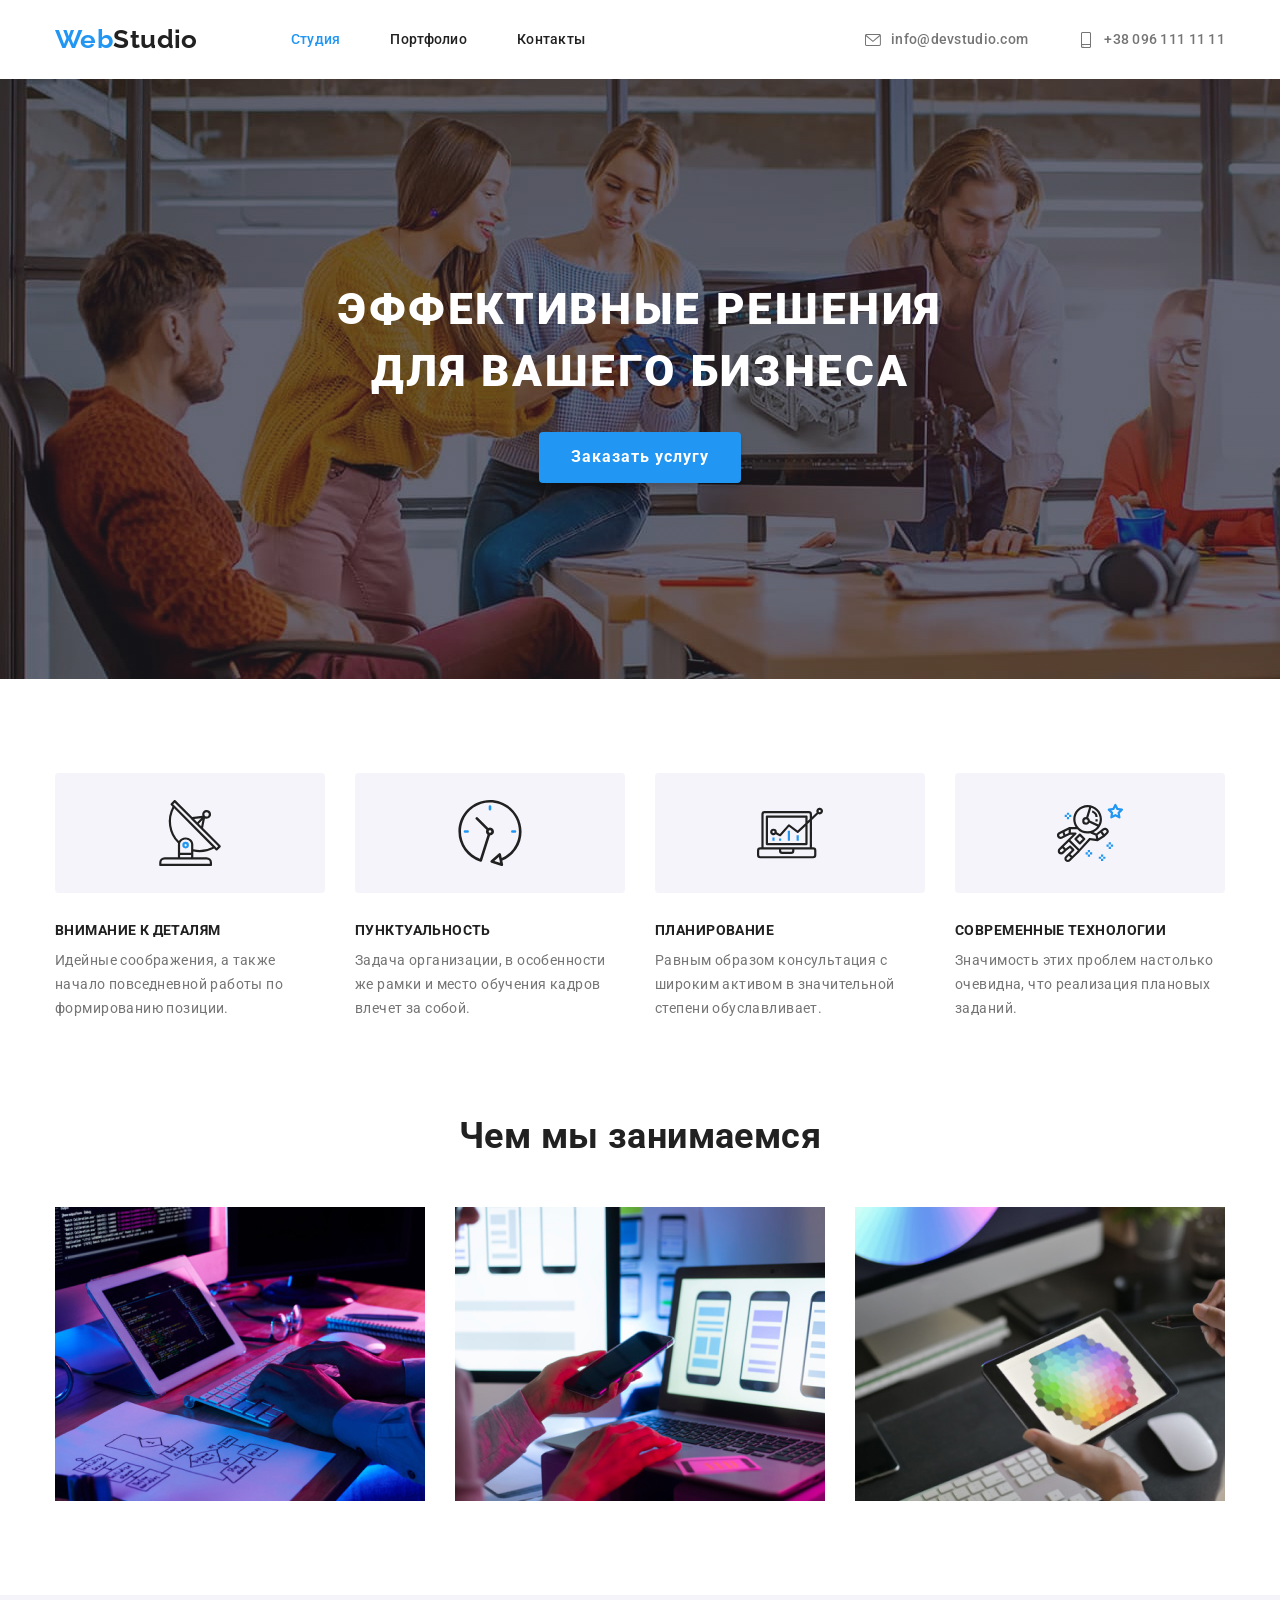
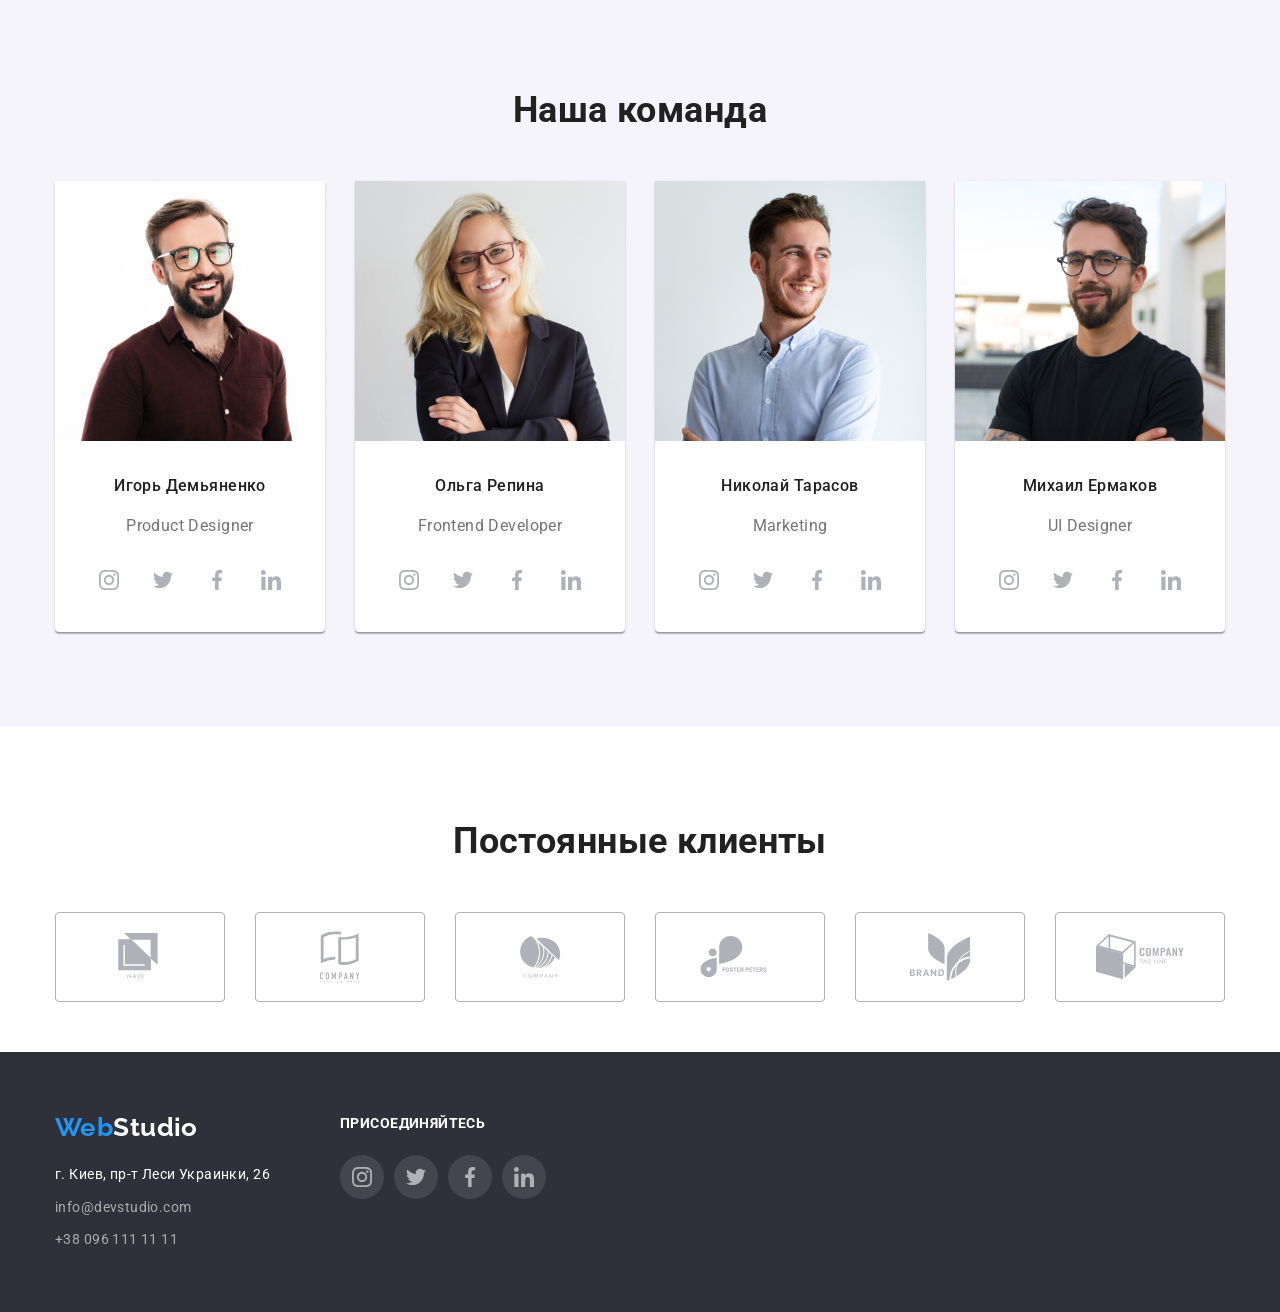
==== index.html @ 70009452 "Добавляет оформление декоративных иконок" ====
<!DOCTYPE html>
<html lang="ru">
  <head>
    <meta charset="UTF-8" />
    <meta name="viewport" content="width=device-width, initial-scale=1.0" />
    <title>Web Studio</title>
    <link rel="preconnect" href="https://fonts.gstatic.com" />
    <link
      href="https://fonts.googleapis.com/css2?family=Raleway:wght@700&family=Roboto:wght@400;500;700;900&display=swap"
      rel="stylesheet"
    />
    <link
      rel="stylesheet"
      href="https://cdnjs.cloudflare.com/ajax/libs/modern-normalize/1.0.0/modern-normalize.min.css"
    />
    <link rel="stylesheet" href="./css/common.css" />
    <link rel="stylesheet" href="./css/styles.css" />
  </head>

  <body>
    <header class="header-page">
      <div class="container header-container">
        <nav class="nav-container">
          <a href="./index.html" class="logo logo-for-header">Web<span class="logo-header">Studio</span></a>

          <ul class="site-nav list">
            <li class="site-nav-item"><a href="./index.html" class="link current">Студия</a></li>
            <li class="site-nav-item"><a href="./portfolio.html" class="link">Портфолио</a></li>
            <li class="site-nav-item"><a href="#" class="link">Контакты</a></li>
          </ul>
        </nav>
        <ul class="site-contacts list">
          <li class="site-contacts-item mail-with-margin">
            <a href="mailto:info@devstudio.com" class="link-contacts">
              <svg class="contact-icon">
                <use href="../img/icons/sprite.svg#icon-header-icon-envelope"></use>
              </svg>
              info@devstudio.com</a
            >
          </li>
          <li class="site-contacts-item">
            <a href="tel:+380961111111" class="link-contacts">
              <svg class="contact-icon">
                <use href="../img/icons/sprite.svg#icon-header-icon-smartphone"></use>
              </svg>
              +38 096 111 11 11</a
            >
          </li>
        </ul>
      </div>
    </header>
    <main>
      <!-- Герой -->

      <section class="hero">
        <div class="container">
          <div class="hero-container">
            <h1 class="hero-title">Эффективные решения для вашего бизнеса</h1>
            <button type="button" class="hero-button">Заказать услугу</button>
          </div>
        </div>
      </section>

      <!-- Особенности -->
      <section class="section features">
        <div class="container">
          <h2 class="section-title visually-hidden">Наши особенности</h2>
          <ul class="feature-list list">
            <li class="feature-list-item icon-antenna">
              <h3 class="title">Внимание к деталям</h3>
              <p class="text">Идейные соображения, а также начало повседневной работы по формированию позиции.</p>
            </li>
            <li class="feature-list-item icon-diagram">
              <h3 class="title">Пунктуальность</h3>
              <p class="text">Задача организации, в особенности же рамки и место обучения кадров влечет за собой.</p>
            </li>
            <li class="feature-list-item icon-clock">
              <h3 class="title">Планирование</h3>
              <p class="text">Равным образом консультация с широким активом в значительной степени обуславливает.</p>
            </li>
            <li class="feature-list-item icon-astronaut">
              <h3 class="title">Современные технологии</h3>
              <p class="text">Значимость этих проблем настолько очевидна, что реализация плановых заданий.</p>
            </li>
          </ul>
        </div>
      </section>

      <!-- Чем мы занимаемся -->
      <section class="section works">
        <div class="container">
          <h2 class="section-title">Чем мы занимаемся</h2>
          <ul class="work-list list">
            <li class="work-list-item">
              <img src="./img/box_1.jpg" alt="Программист пишет код" width="370" height="294" class="img" />
            </li>
            <li class="work-list-item">
              <img
                src="./img/box_2.jpg"
                alt="Команда дизайнеров работает над интерфейсом мобильного телефона"
                width="370"
                height="294"
                class="img"
              />
            </li>
            <li class="work-list-item">
              <img
                src="./img/box_3.jpg"
                alt="Веб-дизанер работает с графическим планшетом для выбора цвета"
                width="370"
                height="294"
                class="img"
              />
            </li>
          </ul>
        </div>
      </section>

      <!-- Наша команда -->
      <section class="section team-section">
        <div class="container">
          <h2 class="section-title">Наша команда</h2>
          <ul class="team-list list">
            <li class="team-list-item">
              <div class="content-card-team">
                <img
                  src="./img/team_card_1.jpg"
                  alt="Портрет сотрудника веб-студии"
                  width="270"
                  height="260"
                  class="img"
                />
              </div>
              <div class="footer-card-team">
                <h3 class="title">Игорь Демьяненко</h3>
                <p lang="en" class="text">Product Designer</p>
                <ul class="social-list list">
                  <li class="social-link-item">
                    <a href="#" class="social-link link"
                      ><svg class="social-icon" width="20px" height="20px">
                        <use href="../img/icons/sprite.svg#icon-instagram"></use></svg
                    ></a>
                  </li>
                  <li class="social-link-item">
                    <a href="#" class="social-link link"
                      ><svg class="social-icon" width="20px" height="20px">
                        <use href="../img/icons/sprite.svg#icon-twitter"></use></svg
                    ></a>
                  </li>
                  <li class="social-link-item">
                    <a href="#" class="social-link link"
                      ><svg class="social-icon" width="20px" height="20px">
                        <use href="../img/icons/sprite.svg#icon-facebook"></use></svg
                    ></a>
                  </li>
                  <li class="social-link-item">
                    <a href="#" class="social-link link"
                      ><svg class="social-icon" width="20px" height="20px">
                        <use href="../img/icons/sprite.svg#icon-linkedin"></use></svg
                    ></a>
                  </li>
                </ul>
              </div>
            </li>
            <li class="team-list-item">
              <div class="content-card-team">
                <img
                  src="./img/team_card_2.jpg"
                  alt="Портрет сотрудника веб-студии"
                  width="270"
                  height="260"
                  class="img"
                />
              </div>
              <div class="footer-card-team">
                <h3 class="title">Ольга Репина</h3>
                <p lang="en" class="text">Frontend Developer</p>
                <ul class="social-list list">
                  <li class="social-link-item">
                    <a href="#" class="social-link link"
                      ><svg class="social-icon" width="20px" height="20px">
                        <use href="../img/icons/sprite.svg#icon-instagram"></use></svg
                    ></a>
                  </li>
                  <li class="social-link-item">
                    <a href="#" class="social-link link"
                      ><svg class="social-icon" width="20px" height="20px">
                        <use href="../img/icons/sprite.svg#icon-twitter"></use></svg
                    ></a>
                  </li>
                  <li class="social-link-item">
                    <a href="#" class="social-link link"
                      ><svg class="social-icon" width="20px" height="20px">
                        <use href="../img/icons/sprite.svg#icon-facebook"></use></svg
                    ></a>
                  </li>
                  <li class="social-link-item">
                    <a href="#" class="social-link link"
                      ><svg class="social-icon" width="20px" height="20px">
                        <use href="../img/icons/sprite.svg#icon-linkedin"></use></svg
                    ></a>
                  </li>
                </ul>
              </div>
            </li>
            <li class="team-list-item">
              <div class="content-card-team">
                <img
                  src="./img/team_card_3.jpg"
                  alt="Портрет сотрудника веб-студии"
                  width="270"
                  height="260"
                  class="img"
                />
              </div>
              <div class="footer-card-team">
                <h3 class="title">Николай Тарасов</h3>
                <p lang="en" class="text">Marketing</p>
                <ul class="social-list list">
                  <li class="social-link-item">
                    <a href="#" class="social-link link"
                      ><svg class="social-icon" width="20px" height="20px">
                        <use href="../img/icons/sprite.svg#icon-instagram"></use></svg
                    ></a>
                  </li>
                  <li class="social-link-item">
                    <a href="#" class="social-link link"
                      ><svg class="social-icon" width="20px" height="20px">
                        <use href="../img/icons/sprite.svg#icon-twitter"></use></svg
                    ></a>
                  </li>
                  <li class="social-link-item">
                    <a href="#" class="social-link link"
                      ><svg class="social-icon" width="20px" height="20px">
                        <use href="../img/icons/sprite.svg#icon-facebook"></use></svg
                    ></a>
                  </li>
                  <li class="social-link-item">
                    <a href="#" class="social-link link"
                      ><svg class="social-icon" width="20px" height="20px">
                        <use href="../img/icons/sprite.svg#icon-linkedin"></use></svg
                    ></a>
                  </li>
                </ul>
              </div>
            </li>
            <li class="team-list-item">
              <div class="content-card-team">
                <img
                  src="./img/team_card_4.jpg"
                  alt="Портрет сотрудника веб-студии"
                  width="270"
                  height="260"
                  class="img"
                />
              </div>
              <div class="footer-card-team">
                <h3 class="title">Михаил Ермаков</h3>
                <p lang="en" class="text">UI Designer</p>
                <ul class="social-list list">
                  <li class="social-link-item">
                    <a href="#" class="social-link"
                      ><svg class="social-icon" width="20px" height="20px">
                        <use href="../img/icons/sprite.svg#icon-instagram"></use></svg
                    ></a>
                  </li>
                  <li class="social-link-item">
                    <a href="#" class="social-link"
                      ><svg class="social-icon" width="20px" height="20px">
                        <use href="../img/icons/sprite.svg#icon-twitter"></use></svg
                    ></a>
                  </li>
                  <li class="social-link-item">
                    <a href="#" class="social-link"
                      ><svg class="social-icon" width="20px" height="20px">
                        <use href="../img/icons/sprite.svg#icon-facebook"></use></svg
                    ></a>
                  </li>
                  <li class="social-link-item">
                    <a href="#" class="social-link"
                      ><svg class="social-icon" width="20px" height="20px">
                        <use href="../img/icons/sprite.svg#icon-linkedin"></use></svg
                    ></a>
                  </li>
                </ul>
              </div>
            </li>
          </ul>
        </div>
      </section>

      <!-- Клиенты -->
      <section class="section client-section">
        <div class="container">
          <h2 class="section-title">Постоянные клиенты</h2>
          <ul class="client-list list">
            <li class="client-item">
              <a href="#" class="client-link">
                <svg class="client-icon" width="44px" height="48px">
                  <use href="../img/icons/sprite.svg#icon-logo-1"></use>
                </svg>
              </a>
            </li>
            <li class="client-item">
              <a href="#" class="client-link">
                <svg class="client-icon" width="40px" height="52px">
                  <use href="../img/icons/sprite.svg#icon-logo-2"></use>
                </svg>
              </a>
            </li>
            <li class="client-item">
              <a href="#" class="client-link">
                <svg class="client-icon" width="41px" height="42px">
                  <use href="../img/icons/sprite.svg#icon-logo-3"></use>
                </svg>
              </a>
            </li>
            <li class="client-item">
              <a href="#" class="client-link">
                <svg class="client-icon" width="80px" height="42px">
                  <use href="../img/icons/sprite.svg#icon-logo-4"></use>
                </svg>
              </a>
            </li>
            <li class="client-item">
              <a href="#" class="client-link">
                <svg class="client-icon" width="60px" height="48px">
                  <use href="../img/icons/sprite.svg#icon-logo-5"></use>
                </svg>
              </a>
            </li>
            <li class="client-item">
              <a href="#" class="client-link">
                <svg class="client-icon" width="88px" height="46px">
                  <use href="../img/icons/sprite.svg#icon-logo-6"></use>
                </svg>
              </a>
            </li>
          </ul>
        </div>
      </section>
    </main>

    <footer class="footer-page">
      <div class="container all-footer">
        <div class="footer-container">
          <a href="./index.html" class="logo logo-for-footer">Web<span class="logo-footer">Studio</span></a>
          <address class="address-container">
            <ul class="address-list list">
              <li class="address-list-item">
                <a href="https://goo.gl/maps/Ahhb2B3hDKV3ZpVi9" class="text" target="_blank" rel="noopener noreferrer"
                  >г. Киев, пр-т Леси Украинки, 26</a
                >
              </li>
              <li class="address-list-item"><a href="mailto:info@devstudio.com" class="link">info@devstudio.com</a></li>
              <li class="address-list-item"><a href="tel:+380961111111" class="link">+38 096 111 11 11</a></li>
            </ul>
          </address>
        </div>
        <div class="footer-container">
          <p class="text"><strong class="join">присоединяйтесь</strong></p>
          <ul class="social-list list">
            <li class="social-link-item">
              <a href="#" class="social-link social-footer"
                ><svg class="social-icon" width="20px" height="20px">
                  <use href="../img/icons/sprite.svg#icon-instagram"></use></svg
              ></a>
            </li>
            <li class="social-link-item">
              <a href="#" class="social-link social-footer"
                ><svg class="social-icon" width="20px" height="20px">
                  <use href="../img/icons/sprite.svg#icon-twitter"></use></svg
              ></a>
            </li>
            <li class="social-link-item">
              <a href="#" class="social-link social-footer"
                ><svg class="social-icon" width="20px" height="20px">
                  <use href="../img/icons/sprite.svg#icon-facebook"></use></svg
              ></a>
            </li>
            <li class="social-link-item">
              <a href="#" class="social-link social-footer"
                ><svg class="social-icon" width="20px" height="20px">
                  <use href="../img/icons/sprite.svg#icon-linkedin"></use></svg
              ></a>
            </li>
          </ul>
        </div>
      </div>
    </footer>
  </body>
</html>
---- css/common.css ----
body {
  background-color: var(--primary-bg-color);
  color: var(--text-main-color);

  font-family: Roboto, sans-serif;
  font-weight: 400;
  letter-spacing: 0.03em;
  font-size: 14px;
  line-height: 1.7;
}

:root {
  --text-main-color: #757575;
  --title-text-color: #212121;
  --accent-color: #2196f3;
  --primary-bg-color: #ffffff;
  --secondary-bg-color: #2f303a;
  --primary-white-color: #ffffff;
  --secondary-white-color: rgba(255, 255, 255, 0.6);
  --primary-bg-button: #f5f4fa;
  --icons-color: #afb1b8;
}

/* основной цвет фона #FFFFFF */
/* цвет основного текста #757575 */
/*вторичный цвет #212121 */
/* акцент #2196F3 */
/* белый #FFFFFF */
/*белый с прозрачностью rgba(255, 255, 255, 0.6) */
/* цвет фона шапки и футера #2F303A */
/* вторичный цвет фона #F5F4FA */
/* 1200*/

h1,
h2,
h3,
h4,
h5,
h6 {
  margin: 0;
}

ul,
ol {
  margin: 0;
  padding: 0;
}

p {
  margin: 0;
}

.img {
  display: block;
  max-width: 100%;
  height: auto;
}

.list {
  list-style: none;
}

.link {
  text-decoration: none;
}

.container {
  width: 1200px;
  padding-left: 15px;
  padding-right: 15px;
  margin-left: auto;
  margin-right: auto;
  /* outline: 2px solid tomato; */
}

/* ======== HEADER ======== */
/* ======== Site-nav ======== */

.header-page {
  padding-top: 24px;
  padding-bottom: 24px;
}

.container.header-container {
  display: flex;
  align-items: center;
}

.nav-container {
  display: flex;
  align-items: center;

  margin-right: auto;
}

.logo {
  color: #2196f3;
  text-decoration: none;

  font-family: Raleway;
  font-weight: 700;
  font-size: 26px;
  line-height: 1.2;
}

.logo.logo-for-header {
  margin-right: 93px;
}

.logo-header {
  color: #212121;
}

.site-nav {
  font-weight: 500;
  line-height: 1.14;
  letter-spacing: 0.02em;

  display: flex;
}

.site-nav-item {
  margin-right: 50px;
}

.site-nav-item:last-child {
  margin-right: 0;
}

.site-nav .link {
  color: var(--title-text-color);
  text-decoration: none;
  display: block;
}

.site-nav .link:hover,
.site-nav .link:focus {
  color: var(--accent-color);
}

.site-nav .link.current {
  color: var(--accent-color);
}

/* Contacts */

.site-contacts {
  font-weight: 500;
  line-height: 1.14;
  letter-spacing: 0.02em;

  display: flex;
  align-items: center;
}

.link-contacts {
  color: var(--text-main-color);
  text-decoration: none;
}

.link-contacts:hover,
.link-contacts:focus {
  color: var(--accent-color);
}

.mail-with-margin {
  margin-right: 50px;
}

.link-contacts {
  display: flex;
  justify-content: center;
  padding-top: 2px;
  padding-bottom: 2px;
}

.contact-icon {
  fill: currentColor;
  width: 16px;
  height: 16px;
  margin-right: 10px;
}

/* ======== END HEADER ======== */

/* ======== FOOTER ======== */

.container.all-footer {
  display: flex;
}

.footer-container {
  display: flex;
  flex-direction: column;
  padding-top: 60px;
  padding-bottom: 60px;
  max-width: 270px;
  margin-right: 70px;
}

.logo.logo-for-footer {
  display: flex;
  margin-bottom: 20px;
}

.logo-footer {
  color: #ffffff;
}

.footer-page {
  background-color: var(--secondary-bg-color);
}

.address-container {
  display: flex;
}

.address-list {
  font-style: normal;
  font-size: 14px;
  line-height: 1.7;

  display: flex;
  flex-direction: column;
}

.address-list-item {
  margin-bottom: 9px;
}

.address-list-item:last-child {
  margin-bottom: 0;
}

.address-list-item .text {
  color: var(--primary-white-color);
  text-decoration: none;
}

.address-list-item .link {
  color: var(--secondary-white-color);
  text-decoration: none;
}

.footer-container-social {
  display: flex;
  flex-direction: column;
  max-width: 270px;
}

.card-footer {
  padding: 24px 20px;
}

.card-footer .title {
  color: var(--title-text-color);

  font-weight: 700;
  font-size: 18px;
  line-height: 2;
  letter-spacing: 0.06em;
  margin-bottom: 4px;
  margin-top: 0;
}

.card-footer .text {
  font-size: 16px;
  line-height: 1.9;
  margin: 0;
  color: var(--text-main-color);
}

.join {
  text-transform: uppercase;
}

.footer-container > .text {
  margin-bottom: 20px;
  color: var(--primary-white-color);
}

.social-footer {
  background-color: rgba(255, 255, 255, 0.1);
  border-radius: 50%;
  color: #ffffff;
}

/* ======== END FOOTER ======== */

/* Hidden header */

.visually-hidden {
  position: absolute !important;
  clip: rect(1px 1px 1px 1px);
  clip: rect(1px, 1px, 1px, 1px);
  padding: 0 !important;
  border: 0 !important;
  height: 1px !important;
  width: 1px !important;
  overflow: hidden;
}

/* ======== END FOOTER ======== */
---- css/styles.css ----
/* ======== index.html ======== */

/* ======== HERO ======== */

.hero {
  text-align: center;

  border-color: var(--secondary-bg-color);
  background-image: linear-gradient(to right, rgba(47, 48, 58, 0.4), rgba(47, 48, 58, 0.4)), url(../img/hero.jpg);
  max-height: 600px;
  max-width: 1600px;
  margin-right: auto;
  margin-left: auto;
}

.hero-container {
  max-width: 700px;
  margin-left: auto;
  margin-right: auto;
  padding-bottom: 200px;
  padding-top: 200px;
}

.hero-title {
  color: #ffffff;

  font-weight: 900;
  font-size: 44px;
  line-height: 1.4;
  letter-spacing: 0.06em;
  text-transform: uppercase;

  margin-bottom: 30px;
}

.hero-button {
  color: #ffffff;
  background-color: var(--accent-color);
  box-shadow: 0px 4px 4px rgba(0, 0, 0, 0.15);
  border-radius: 4px;
  border: none;

  font-family: inherit;
  font-weight: 700;
  font-size: 16px;
  line-height: 1.9;
  letter-spacing: 0.06em;

  padding: 10px 32px;
}

/* ======== END HERO ======== */

/* ======== COMPONENTS ======== */

.section .section-title {
  color: var(--title-text-color);

  font-weight: 700;
  font-size: 36px;
  line-height: 1.17;
  text-align: center;

  margin-bottom: 50px;
}

/* ======== END COMPONENTS ======== */

/* ======== FEATURES ======== */

.section.features {
  padding-top: 94px;
  padding-bottom: 47px;
}

.feature-list {
  display: flex;
  flex-wrap: wrap;

  padding: 0;
  margin-top: -30px;
  margin-right: -30px;
  margin-bottom: 0;
}

.feature-list-item {
  flex-basis: calc(100% / 4 - 30px);
  margin-top: 30px;
  margin-right: 30px;
  width: 270px;
}

.feature-list-item:last-child {
  margin-right: 0;
}

.feature-list-item::before {
  content: '';
  display: block;
  height: 120px;
  background-color: var(--primary-bg-button);
  background-repeat: no-repeat;
  background-position: center;
  border-radius: 4px;
  margin-bottom: 30px;
}

.icon-antenna::before {
  content: '';
  background-image: url(../img/icons/features-antenna.svg);
  background-size: 66px 70px;
}

.icon-clock::before {
  content: '';
  background-image: url(../img/icons/features-clock.svg);
  background-size: 66px 70px;
}

.icon-diagram::before {
  content: '';
  background-image: url(../img/icons/features-diagram.svg);
  background-size: 66px 70px;
}

.icon-astronaut::before {
  content: '';
  background-image: url(../img/icons/features-astronaut.svg);
  background-size: 66px 70px;
}

.feature-list .title {
  color: var(--title-text-color);

  font-weight: 700;
  font-size: 14px;
  line-height: 1.14;
  text-transform: uppercase;

  margin-bottom: 10px;
}

/* ======== END FEATURES ======== */

/* ======== WORKS ======== */

.section.works {
  padding-top: 47px;
  padding-bottom: 94px;
}

.work-list {
  display: flex;
  align-items: center;
  justify-content: space-between;
  margin-top: 0;
  margin-bottom: 0;
  padding: 0;
}

.work-list-item {
  width: 370px;
}

/* ======== END WORKS ======== */

/* ======== OUR TEAM ======== */

.team-list {
  display: flex;
  flex-wrap: wrap;
  margin-top: -30px;
  margin-right: -30px;
  margin-bottom: 0;
  padding-left: 0;
}

.team-list-item {
  background-color: #ffffff;

  margin-top: 30px;
  margin-right: 30px;
  flex-basis: calc(100% / 4 - 30px);

  border-radius: 0px 0px 4px 4px;
  box-shadow: 0px 1px 3px rgba(0, 0, 0, 0.12), 0px 1px 1px rgba(0, 0, 0, 0.14), 0px 2px 1px rgba(0, 0, 0, 0.2);
}

.team-list-item:last-child {
  margin-right: 0;
}

/* .content-card-team {
  margin-bottom: 30px;
} */

.footer-card-team {
  padding-top: 30px;
  padding-bottom: 30px;
}

.team-list .title {
  color: var(--title-text-color);

  font-weight: 500;
  font-size: 16px;
  line-height: 1.9;
  text-align: center;

  margin-bottom: 10px;
}

.team-list .text {
  font-size: 16px;
  line-height: 1.9;
  margin-bottom: 16px;
}

.team-list-item {
  text-align: center;
}

.team-section {
  background-color: #f5f4fa;
  padding-bottom: 94px;
  padding-top: 94px;
}

/* ======== END OUR TEAM ======== */

/* ======== SOCIAL LINKS ========= */

.social-list {
  display: flex;
  justify-content: center;
}

.social-link {
  display: inline-flex;
  justify-content: center;
  align-items: center;
  color: #afb1b8;
  width: 44px;
  height: 44px;
  border-radius: 50%;
}

.social-link-item:not(:nth-last-child(1)) {
  margin-right: 10px;
}

.social-icon {
  fill: currentColor;
}

.social-link:hover,
.social-link:focus {
  color: #ffffff;
  background-color: var(--accent-color);
  border-radius: 50%;
}

/* ======== END SOCIAL LINKS ======== */

/* ======== OUR CLIENTS ======== */

.client-section {
  padding-top: 94px;
  padding-bottom: 50px;
}

.client-list {
  display: flex;
  justify-content: center;
}

.client-item {
  display: flex;
  justify-self: center;
  align-items: center;
}

.client-item:not(:nth-last-child(1)) {
  margin-right: 30px;
}

.client-link {
  color: var(--icons-color);
  border: 1px solid #afb1b8;
  border-radius: 4px;

  display: flex;
  justify-content: center;
  align-items: center;
  width: 170px;
  height: 90px;
}

.client-link:hover,
.client-link:focus {
  color: var(--accent-color);
  border: 1px solid var(--accent-color);
}

.client-icon {
  fill: currentColor;
}
/* ======== END OUR CLIENTS ======== */

/* ======== portfolio.html ======== */

.portfolio-section {
  padding-top: 94px;
  padding-bottom: 94px;
}

/* ======== FILTERS MENU ======== */

.filter-list {
  display: flex;
  justify-content: center;
  margin-bottom: 50px;
}

.filter-list-item:not(:nth-last-child(1)) {
  margin-right: 8px;
}

.button {
  color: var(--title-text-color);
  background-color: var(--primary-bg-button);

  font-family: inherit;
  font-weight: 500;
  font-size: 16px;
  line-height: 1.6;
  letter-spacing: 0.03em;
  margin-right: 8px;

  border: none;
  padding: 6px 22px;
  border-radius: 4px;
}

.button:hover,
.button:focus {
  color: var(--primary-white-color);
  background-color: var(--accent-color);
  box-shadow: 0px 3px 1px rgba(0, 0, 0, 0.1), 0px 1px 2px rgba(0, 0, 0, 0.08), 0px 2px 2px rgba(0, 0, 0, 0.12);
}

/* ======== END FILTERS MENU ======== */

/* ======== EXAMPLES ======== */

.example-list {
  display: flex;
  flex-wrap: wrap;
  margin-right: -30px;
  margin-top: -30px;
}

.item {
  margin-right: 30px;
  margin-top: 30px;
  width: calc((100% - 90px) / 3);
  border: 1px solid #eeeeee;
}

.item:hover,
.item:focus {
  box-shadow: 0px 4px 4px rgba(0, 0, 0, 0.25);
}

.example-list {
  text-decoration: none;
  color: var(--text-main-color);
}

/* ======== END EXAMPLES ======== */
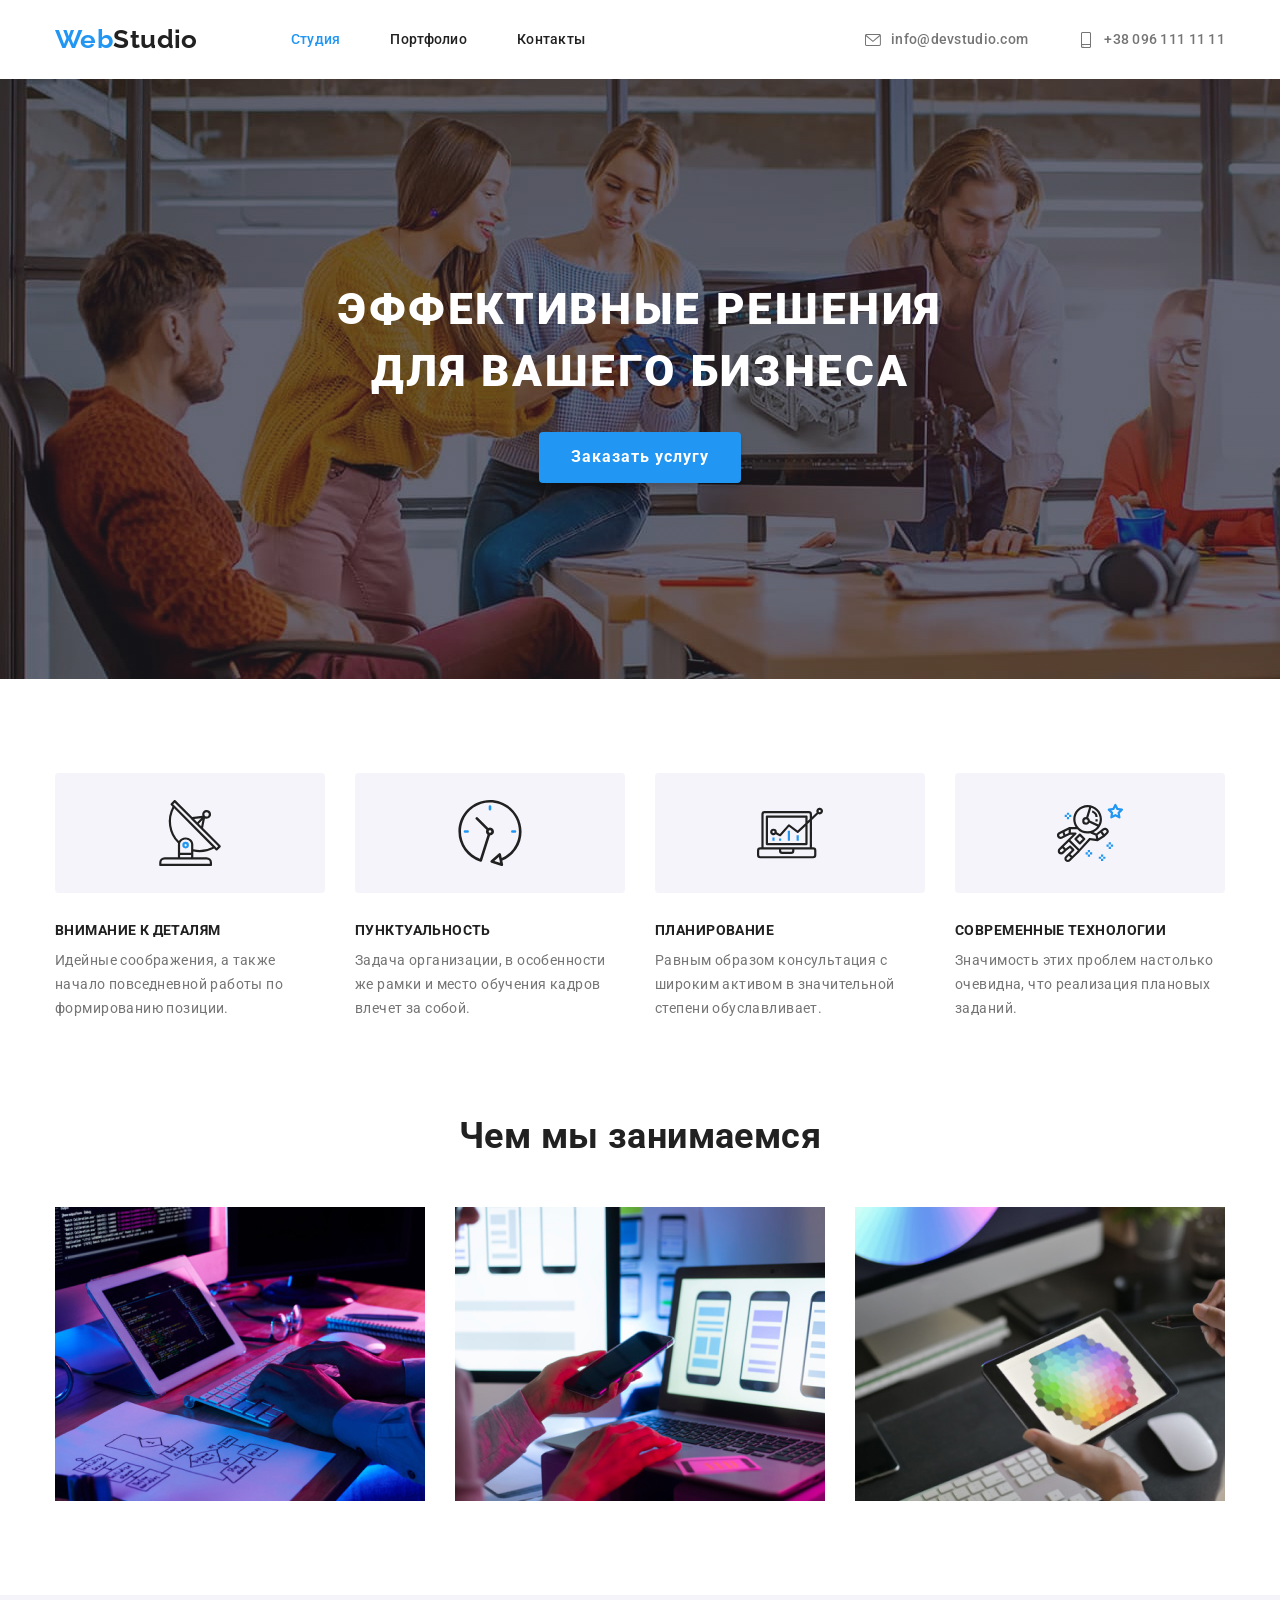
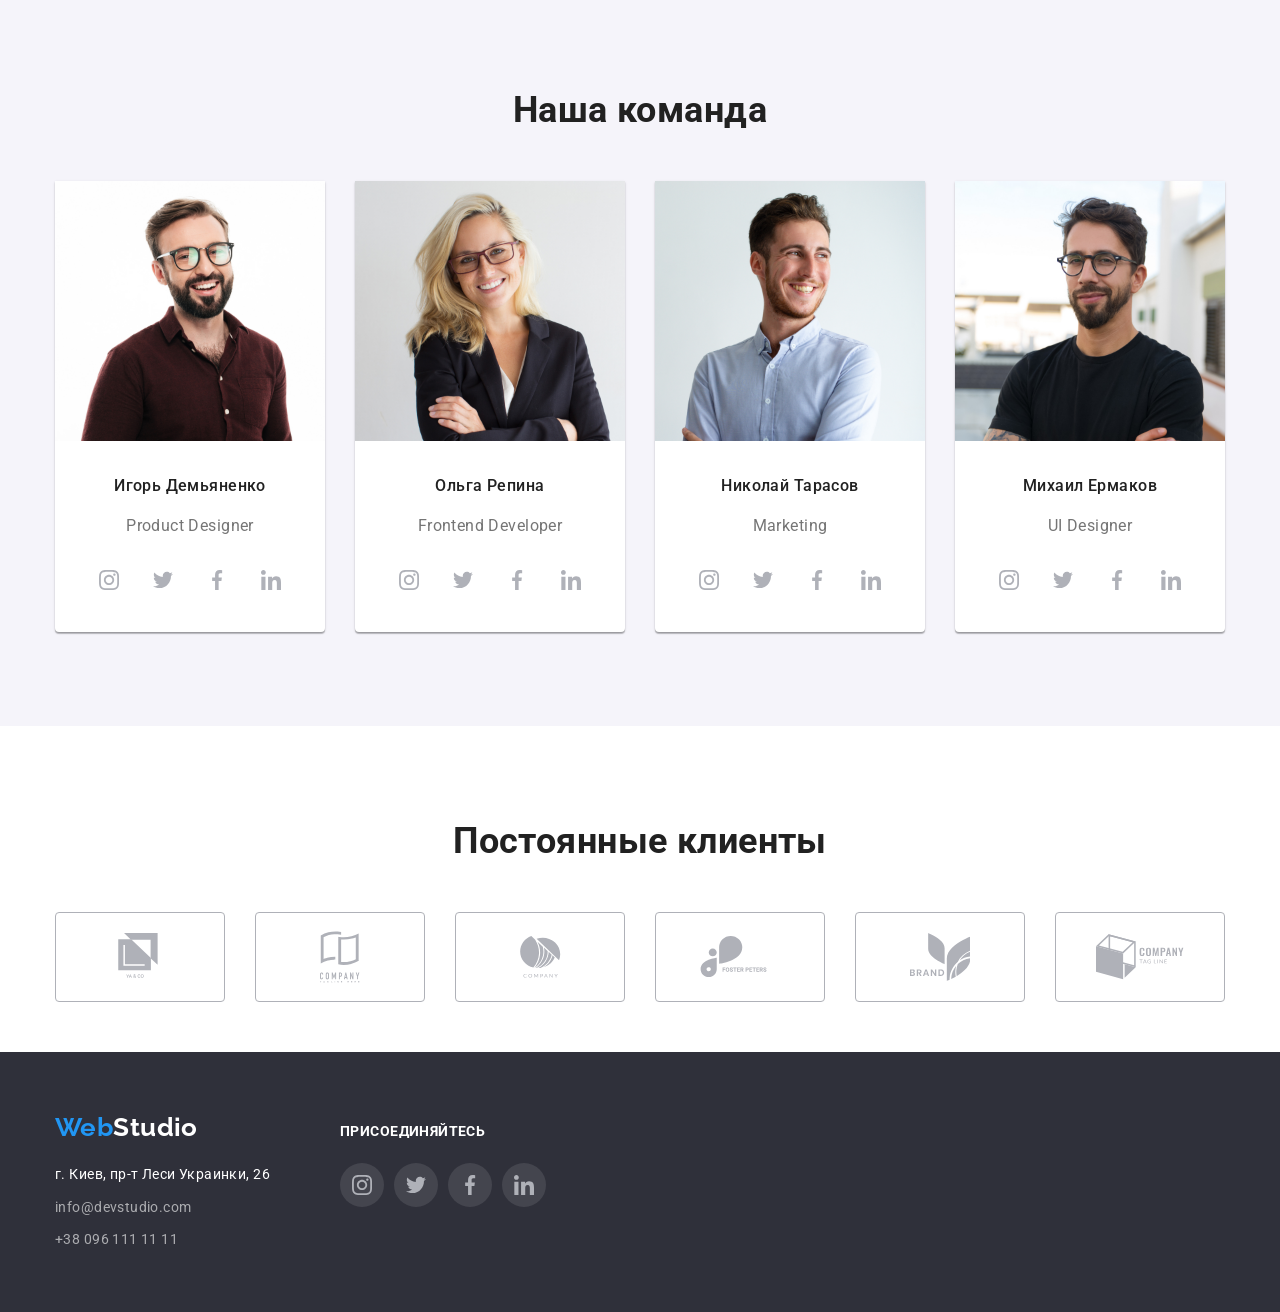
==== commit 7838194c: "Фиксит футер" ====
--- a/index.html
+++ b/index.html
@@ -357,7 +357,7 @@
             </ul>
           </address>
         </div>
-        <div class="footer-container">
+        <div class="footer-container join-container">
           <p class="text"><strong class="join">присоединяйтесь</strong></p>
           <ul class="social-list list">
             <li class="social-link-item">
--- a/css/common.css
+++ b/css/common.css
@@ -198,6 +198,10 @@
   margin-right: 70px;
 }
 
+.footer-container.join-container {
+  padding-top: 68px;
+}
+
 .logo.logo-for-footer {
   display: flex;
   margin-bottom: 20px;
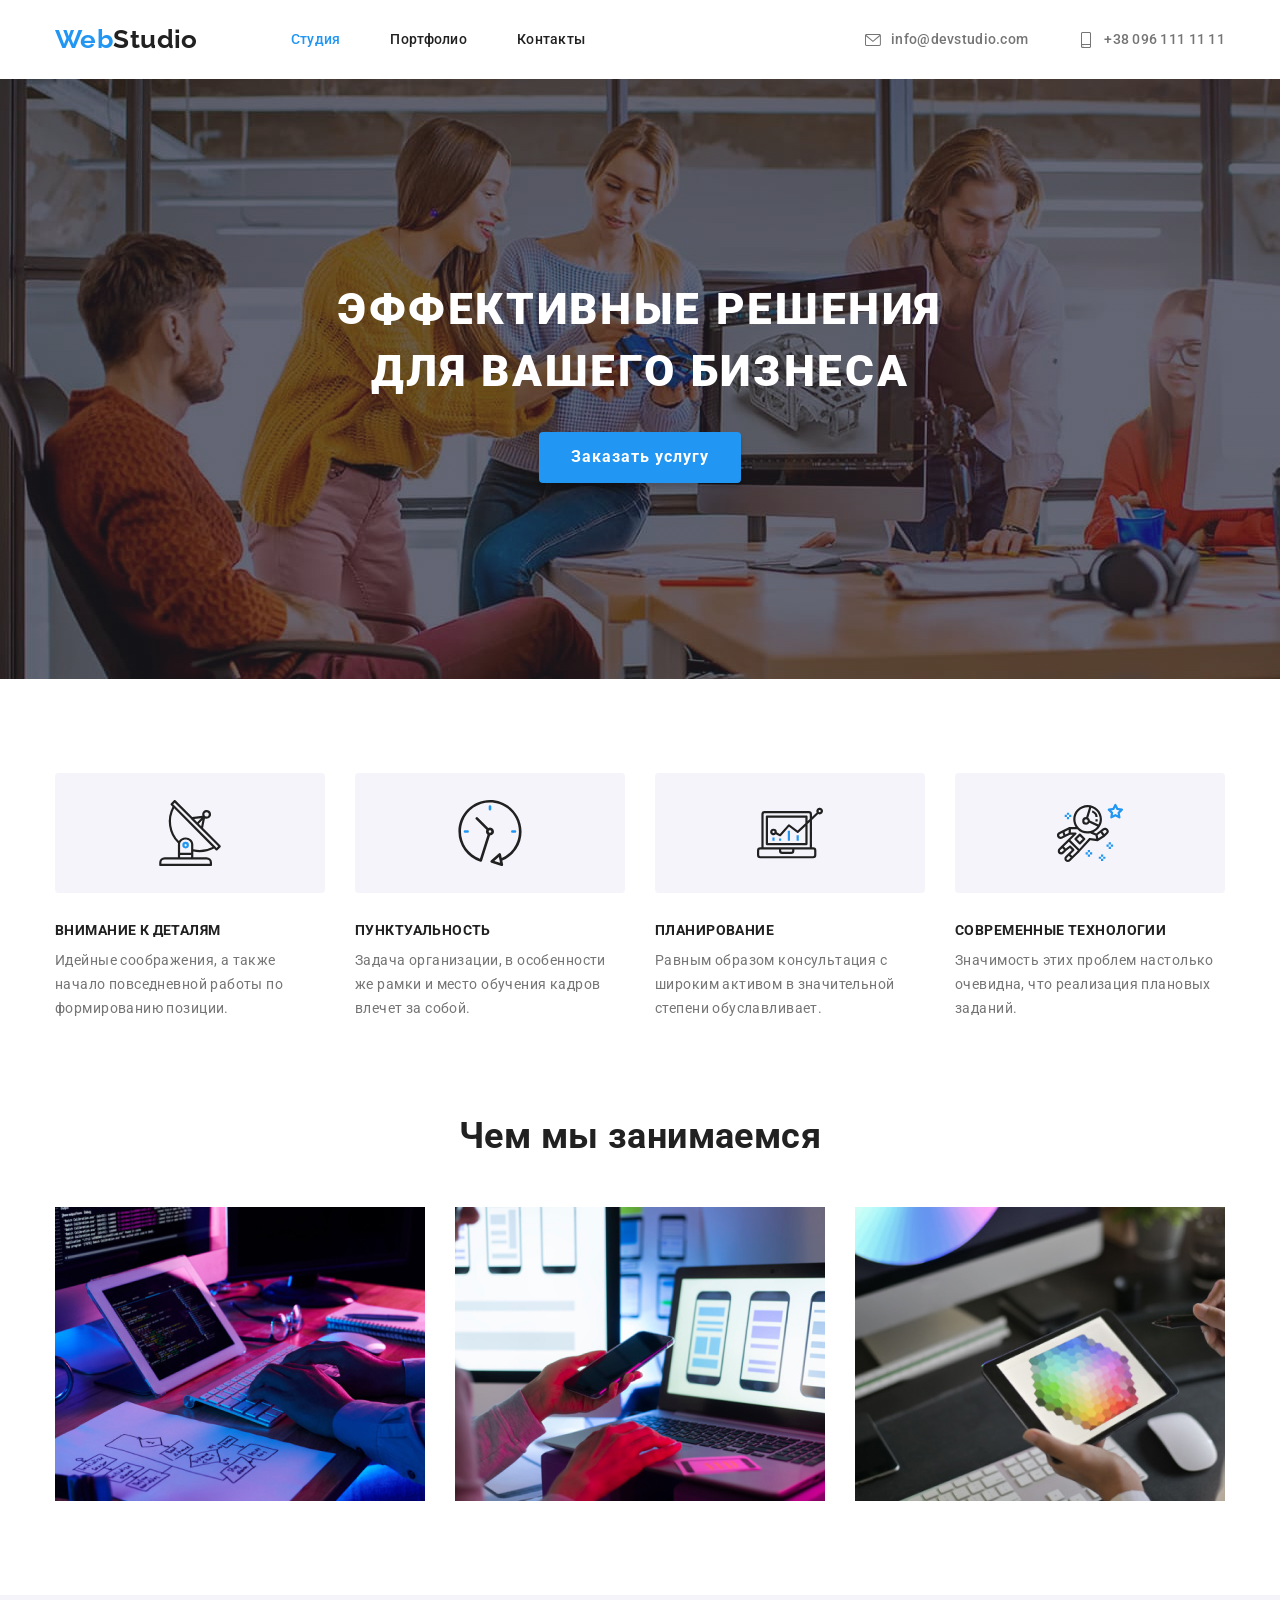
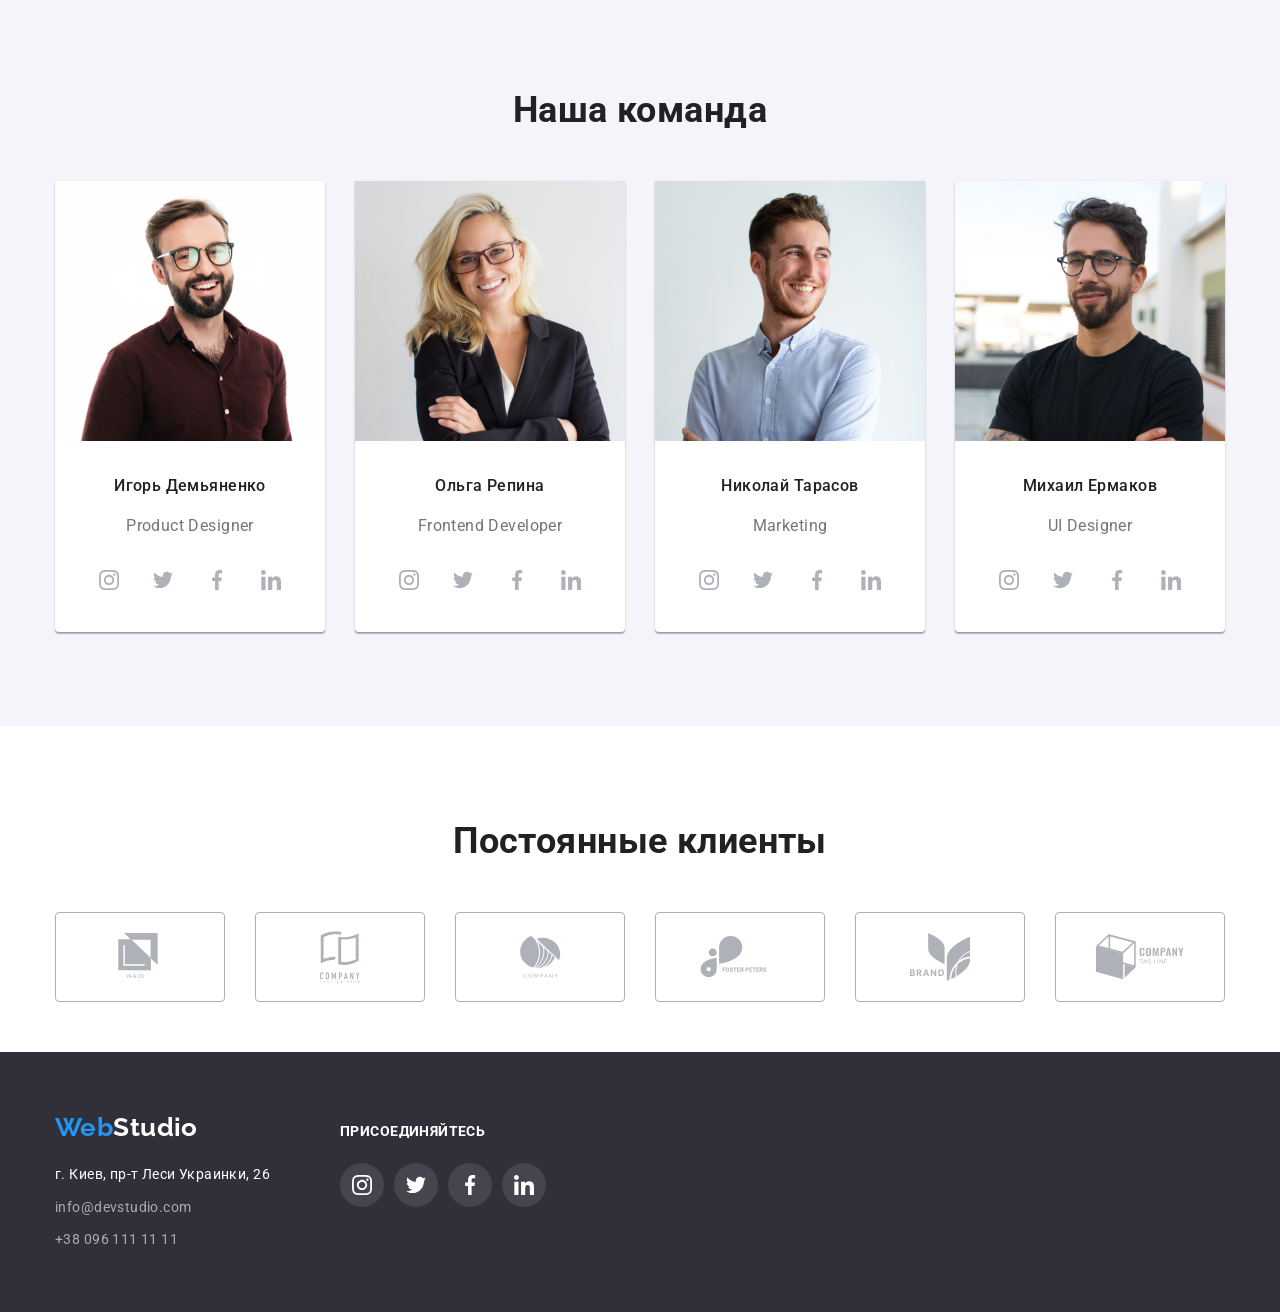
==== commit 30a7042c: "Фискит сетку лого" ====
--- a/index.html
+++ b/index.html
@@ -33,7 +33,7 @@
           <li class="site-contacts-item mail-with-margin">
             <a href="mailto:info@devstudio.com" class="link-contacts">
               <svg class="contact-icon">
-                <use href="../img/icons/sprite.svg#icon-header-icon-envelope"></use>
+                <use href="./img/icons/sprite.svg#icon-header-icon-envelope"></use>
               </svg>
               info@devstudio.com</a
             >
@@ -41,7 +41,7 @@
           <li class="site-contacts-item">
             <a href="tel:+380961111111" class="link-contacts">
               <svg class="contact-icon">
-                <use href="../img/icons/sprite.svg#icon-header-icon-smartphone"></use>
+                <use href="./img/icons/sprite.svg#icon-header-icon-smartphone"></use>
               </svg>
               +38 096 111 11 11</a
             >
@@ -138,25 +138,25 @@
                   <li class="social-link-item">
                     <a href="#" class="social-link link"
                       ><svg class="social-icon" width="20px" height="20px">
-                        <use href="../img/icons/sprite.svg#icon-instagram"></use></svg
-                    ></a>
-                  </li>
-                  <li class="social-link-item">
-                    <a href="#" class="social-link link"
-                      ><svg class="social-icon" width="20px" height="20px">
-                        <use href="../img/icons/sprite.svg#icon-twitter"></use></svg
-                    ></a>
-                  </li>
-                  <li class="social-link-item">
-                    <a href="#" class="social-link link"
-                      ><svg class="social-icon" width="20px" height="20px">
-                        <use href="../img/icons/sprite.svg#icon-facebook"></use></svg
-                    ></a>
-                  </li>
-                  <li class="social-link-item">
-                    <a href="#" class="social-link link"
-                      ><svg class="social-icon" width="20px" height="20px">
-                        <use href="../img/icons/sprite.svg#icon-linkedin"></use></svg
+                        <use href="./img/icons/sprite.svg#icon-instagram"></use></svg
+                    ></a>
+                  </li>
+                  <li class="social-link-item">
+                    <a href="#" class="social-link link"
+                      ><svg class="social-icon" width="20px" height="20px">
+                        <use href="./img/icons/sprite.svg#icon-twitter"></use></svg
+                    ></a>
+                  </li>
+                  <li class="social-link-item">
+                    <a href="#" class="social-link link"
+                      ><svg class="social-icon" width="20px" height="20px">
+                        <use href="./img/icons/sprite.svg#icon-facebook"></use></svg
+                    ></a>
+                  </li>
+                  <li class="social-link-item">
+                    <a href="#" class="social-link link"
+                      ><svg class="social-icon" width="20px" height="20px">
+                        <use href="./img/icons/sprite.svg#icon-linkedin"></use></svg
                     ></a>
                   </li>
                 </ul>
@@ -179,25 +179,25 @@
                   <li class="social-link-item">
                     <a href="#" class="social-link link"
                       ><svg class="social-icon" width="20px" height="20px">
-                        <use href="../img/icons/sprite.svg#icon-instagram"></use></svg
-                    ></a>
-                  </li>
-                  <li class="social-link-item">
-                    <a href="#" class="social-link link"
-                      ><svg class="social-icon" width="20px" height="20px">
-                        <use href="../img/icons/sprite.svg#icon-twitter"></use></svg
-                    ></a>
-                  </li>
-                  <li class="social-link-item">
-                    <a href="#" class="social-link link"
-                      ><svg class="social-icon" width="20px" height="20px">
-                        <use href="../img/icons/sprite.svg#icon-facebook"></use></svg
-                    ></a>
-                  </li>
-                  <li class="social-link-item">
-                    <a href="#" class="social-link link"
-                      ><svg class="social-icon" width="20px" height="20px">
-                        <use href="../img/icons/sprite.svg#icon-linkedin"></use></svg
+                        <use href="./img/icons/sprite.svg#icon-instagram"></use></svg
+                    ></a>
+                  </li>
+                  <li class="social-link-item">
+                    <a href="#" class="social-link link"
+                      ><svg class="social-icon" width="20px" height="20px">
+                        <use href="./img/icons/sprite.svg#icon-twitter"></use></svg
+                    ></a>
+                  </li>
+                  <li class="social-link-item">
+                    <a href="#" class="social-link link"
+                      ><svg class="social-icon" width="20px" height="20px">
+                        <use href="./img/icons/sprite.svg#icon-facebook"></use></svg
+                    ></a>
+                  </li>
+                  <li class="social-link-item">
+                    <a href="#" class="social-link link"
+                      ><svg class="social-icon" width="20px" height="20px">
+                        <use href="./img/icons/sprite.svg#icon-linkedin"></use></svg
                     ></a>
                   </li>
                 </ul>
@@ -220,25 +220,25 @@
                   <li class="social-link-item">
                     <a href="#" class="social-link link"
                       ><svg class="social-icon" width="20px" height="20px">
-                        <use href="../img/icons/sprite.svg#icon-instagram"></use></svg
-                    ></a>
-                  </li>
-                  <li class="social-link-item">
-                    <a href="#" class="social-link link"
-                      ><svg class="social-icon" width="20px" height="20px">
-                        <use href="../img/icons/sprite.svg#icon-twitter"></use></svg
-                    ></a>
-                  </li>
-                  <li class="social-link-item">
-                    <a href="#" class="social-link link"
-                      ><svg class="social-icon" width="20px" height="20px">
-                        <use href="../img/icons/sprite.svg#icon-facebook"></use></svg
-                    ></a>
-                  </li>
-                  <li class="social-link-item">
-                    <a href="#" class="social-link link"
-                      ><svg class="social-icon" width="20px" height="20px">
-                        <use href="../img/icons/sprite.svg#icon-linkedin"></use></svg
+                        <use href="./img/icons/sprite.svg#icon-instagram"></use></svg
+                    ></a>
+                  </li>
+                  <li class="social-link-item">
+                    <a href="#" class="social-link link"
+                      ><svg class="social-icon" width="20px" height="20px">
+                        <use href="./img/icons/sprite.svg#icon-twitter"></use></svg
+                    ></a>
+                  </li>
+                  <li class="social-link-item">
+                    <a href="#" class="social-link link"
+                      ><svg class="social-icon" width="20px" height="20px">
+                        <use href="./img/icons/sprite.svg#icon-facebook"></use></svg
+                    ></a>
+                  </li>
+                  <li class="social-link-item">
+                    <a href="#" class="social-link link"
+                      ><svg class="social-icon" width="20px" height="20px">
+                        <use href="./img/icons/sprite.svg#icon-linkedin"></use></svg
                     ></a>
                   </li>
                 </ul>
@@ -261,25 +261,25 @@
                   <li class="social-link-item">
                     <a href="#" class="social-link"
                       ><svg class="social-icon" width="20px" height="20px">
-                        <use href="../img/icons/sprite.svg#icon-instagram"></use></svg
+                        <use href="./img/icons/sprite.svg#icon-instagram"></use></svg
                     ></a>
                   </li>
                   <li class="social-link-item">
                     <a href="#" class="social-link"
                       ><svg class="social-icon" width="20px" height="20px">
-                        <use href="../img/icons/sprite.svg#icon-twitter"></use></svg
+                        <use href="./img/icons/sprite.svg#icon-twitter"></use></svg
                     ></a>
                   </li>
                   <li class="social-link-item">
                     <a href="#" class="social-link"
                       ><svg class="social-icon" width="20px" height="20px">
-                        <use href="../img/icons/sprite.svg#icon-facebook"></use></svg
+                        <use href="./img/icons/sprite.svg#icon-facebook"></use></svg
                     ></a>
                   </li>
                   <li class="social-link-item">
                     <a href="#" class="social-link"
                       ><svg class="social-icon" width="20px" height="20px">
-                        <use href="../img/icons/sprite.svg#icon-linkedin"></use></svg
+                        <use href="./img/icons/sprite.svg#icon-linkedin"></use></svg
                     ></a>
                   </li>
                 </ul>
@@ -297,42 +297,42 @@
             <li class="client-item">
               <a href="#" class="client-link">
                 <svg class="client-icon" width="44px" height="48px">
-                  <use href="../img/icons/sprite.svg#icon-logo-1"></use>
+                  <use href="./img/icons/sprite.svg#icon-logo-1"></use>
                 </svg>
               </a>
             </li>
             <li class="client-item">
               <a href="#" class="client-link">
                 <svg class="client-icon" width="40px" height="52px">
-                  <use href="../img/icons/sprite.svg#icon-logo-2"></use>
+                  <use href="./img/icons/sprite.svg#icon-logo-2"></use>
                 </svg>
               </a>
             </li>
             <li class="client-item">
               <a href="#" class="client-link">
                 <svg class="client-icon" width="41px" height="42px">
-                  <use href="../img/icons/sprite.svg#icon-logo-3"></use>
+                  <use href="./img/icons/sprite.svg#icon-logo-3"></use>
                 </svg>
               </a>
             </li>
             <li class="client-item">
               <a href="#" class="client-link">
                 <svg class="client-icon" width="80px" height="42px">
-                  <use href="../img/icons/sprite.svg#icon-logo-4"></use>
+                  <use href="./img/icons/sprite.svg#icon-logo-4"></use>
                 </svg>
               </a>
             </li>
             <li class="client-item">
               <a href="#" class="client-link">
                 <svg class="client-icon" width="60px" height="48px">
-                  <use href="../img/icons/sprite.svg#icon-logo-5"></use>
+                  <use href="./img/icons/sprite.svg#icon-logo-5"></use>
                 </svg>
               </a>
             </li>
             <li class="client-item">
               <a href="#" class="client-link">
                 <svg class="client-icon" width="88px" height="46px">
-                  <use href="../img/icons/sprite.svg#icon-logo-6"></use>
+                  <use href="./img/icons/sprite.svg#icon-logo-6"></use>
                 </svg>
               </a>
             </li>
@@ -363,25 +363,25 @@
             <li class="social-link-item">
               <a href="#" class="social-link social-footer"
                 ><svg class="social-icon" width="20px" height="20px">
-                  <use href="../img/icons/sprite.svg#icon-instagram"></use></svg
+                  <use href="./img/icons/sprite.svg#icon-instagram"></use></svg
               ></a>
             </li>
             <li class="social-link-item">
               <a href="#" class="social-link social-footer"
                 ><svg class="social-icon" width="20px" height="20px">
-                  <use href="../img/icons/sprite.svg#icon-twitter"></use></svg
+                  <use href="./img/icons/sprite.svg#icon-twitter"></use></svg
               ></a>
             </li>
             <li class="social-link-item">
               <a href="#" class="social-link social-footer"
                 ><svg class="social-icon" width="20px" height="20px">
-                  <use href="../img/icons/sprite.svg#icon-facebook"></use></svg
+                  <use href="./img/icons/sprite.svg#icon-facebook"></use></svg
               ></a>
             </li>
             <li class="social-link-item">
               <a href="#" class="social-link social-footer"
                 ><svg class="social-icon" width="20px" height="20px">
-                  <use href="../img/icons/sprite.svg#icon-linkedin"></use></svg
+                  <use href="./img/icons/sprite.svg#icon-linkedin"></use></svg
               ></a>
             </li>
           </ul>
--- a/css/common.css
+++ b/css/common.css
@@ -283,7 +283,7 @@
   color: var(--primary-white-color);
 }
 
-.social-footer {
+.social-link.social-footer {
   background-color: rgba(255, 255, 255, 0.1);
   border-radius: 50%;
   color: #ffffff;
--- a/css/styles.css
+++ b/css/styles.css
@@ -189,10 +189,6 @@
 .team-list-item:last-child {
   margin-right: 0;
 }
-
-/* .content-card-team {
-  margin-bottom: 30px;
-} */
 
 .footer-card-team {
   padding-top: 30px;
@@ -271,16 +267,14 @@
 
 .client-list {
   display: flex;
-  justify-content: center;
+  flex-wrap: wrap;
+  margin-top: -30px;
+  margin-right: -30px;
 }
 
 .client-item {
   display: flex;
-  justify-self: center;
-  align-items: center;
-}
-
-.client-item:not(:nth-last-child(1)) {
+  margin-top: 30px;
   margin-right: 30px;
 }
 
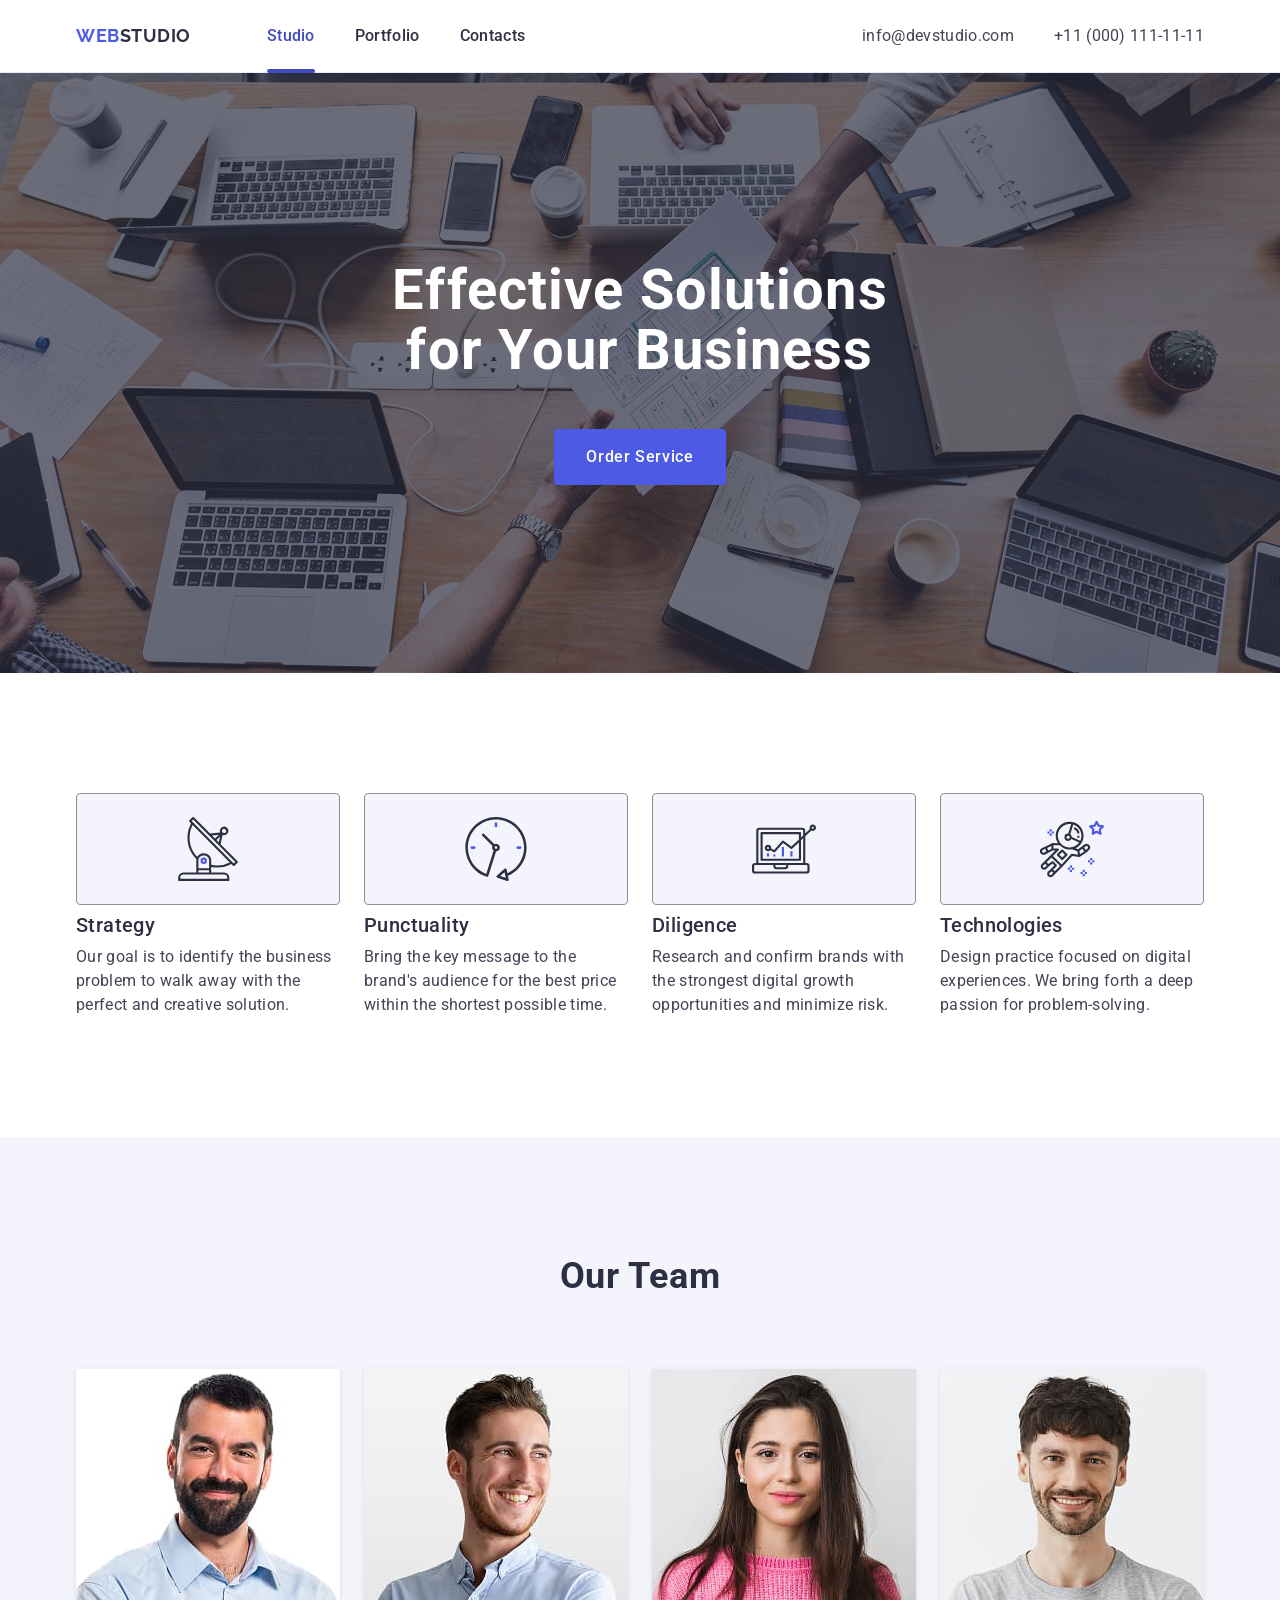
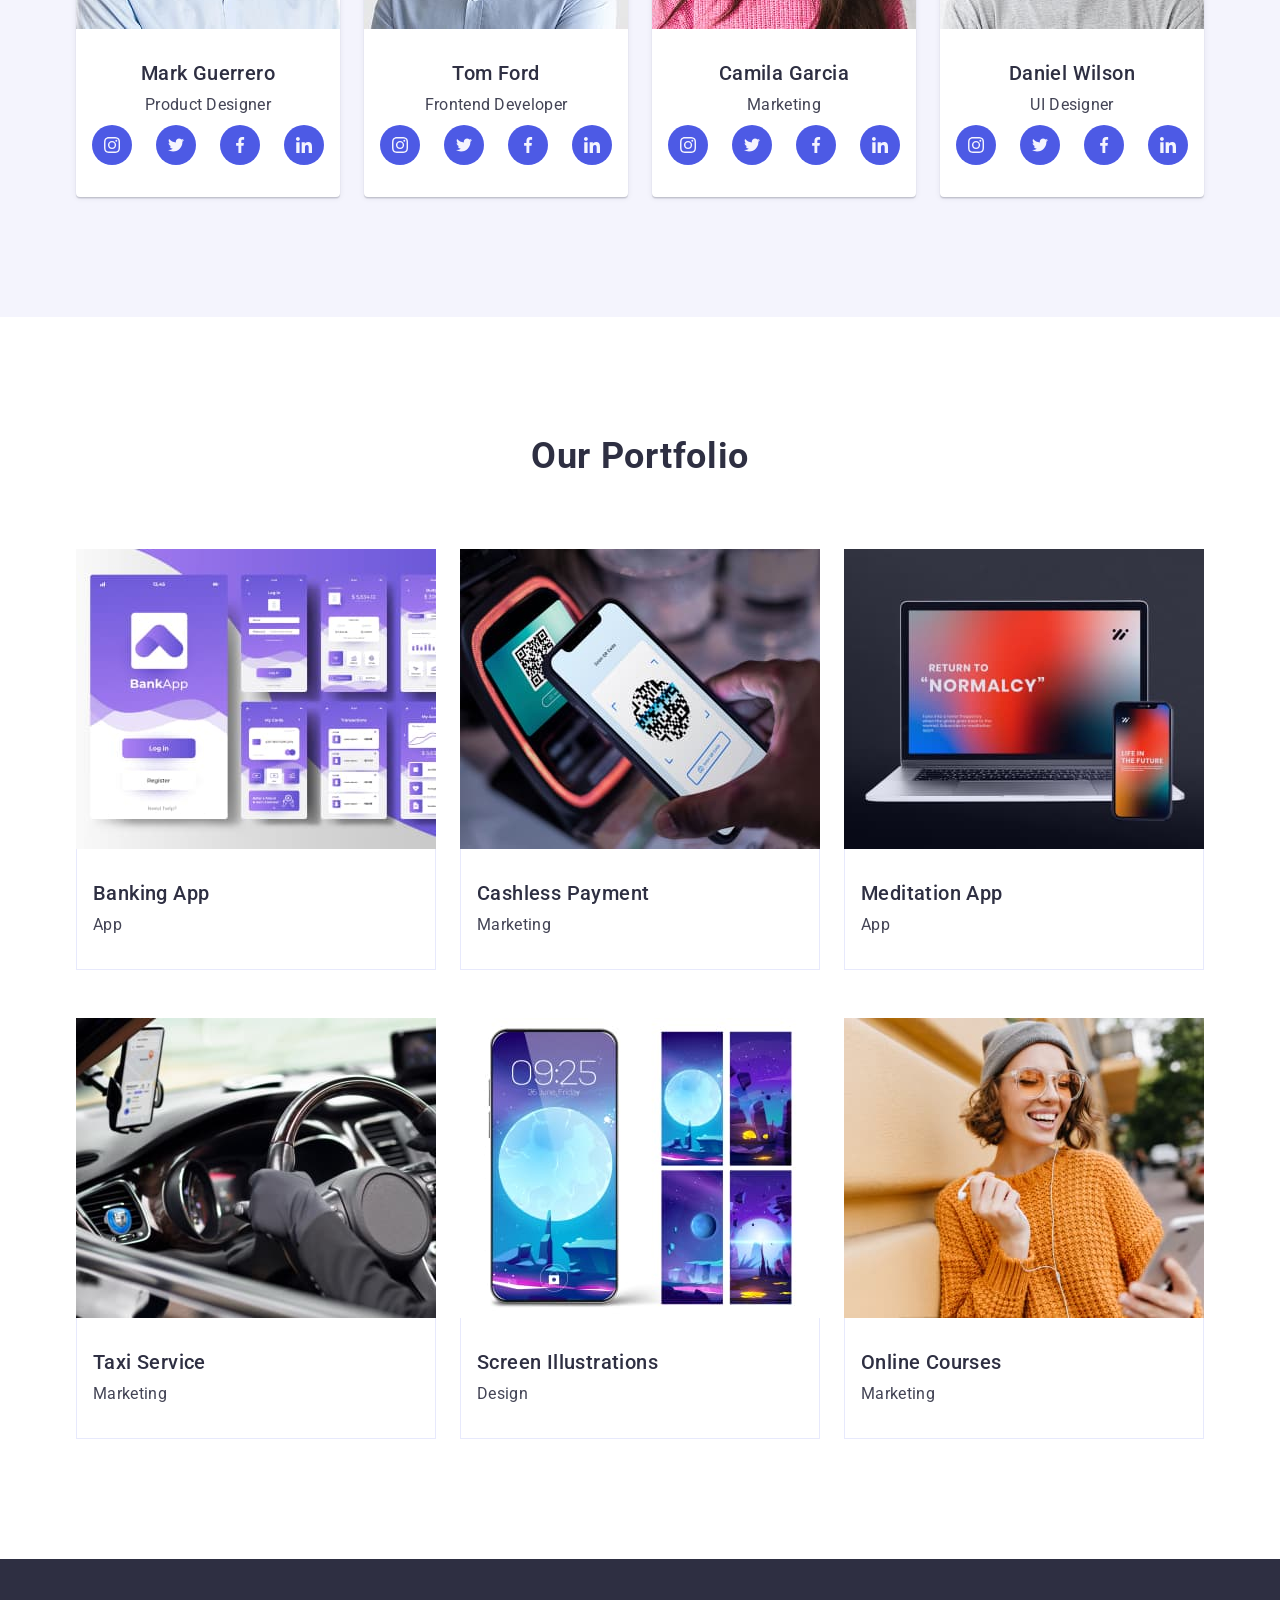
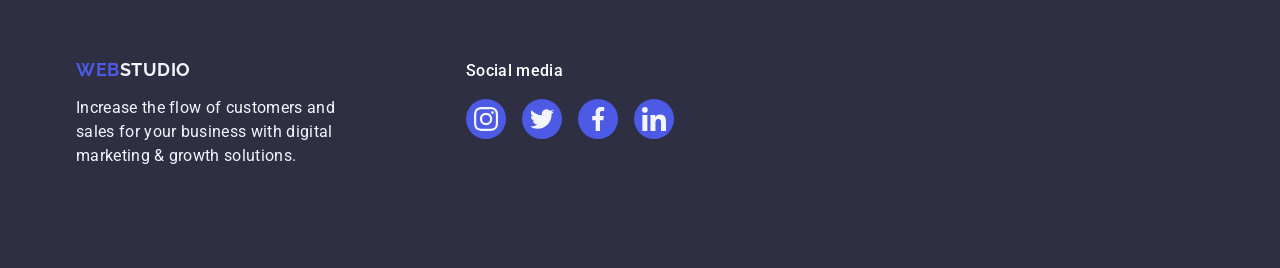
==== commit b5f693d7: "Add transitions and CSS transform" ====
--- a/index.html
+++ b/index.html
@@ -1,392 +1,480 @@
 <!DOCTYPE html>
-<html lang="ru">
+<html lang="en">
   <head>
     <meta charset="UTF-8" />
     <meta name="viewport" content="width=device-width, initial-scale=1.0" />
     <title>Web Studio</title>
-    <link rel="preconnect" href="https://fonts.gstatic.com" />
+    <link rel="preconnect" href="https://fonts.googleapis.com" />
+    <link rel="preconnect" href="https://fonts.gstatic.com" crossorigin />
     <link
-      href="https://fonts.googleapis.com/css2?family=Raleway:wght@700&family=Roboto:wght@400;500;700;900&display=swap"
+      href="https://fonts.googleapis.com/css2?family=Raleway:wght@700&family=Roboto:wght@400;500;700&display=swap"
       rel="stylesheet"
     />
     <link
       rel="stylesheet"
-      href="https://cdnjs.cloudflare.com/ajax/libs/modern-normalize/1.0.0/modern-normalize.min.css"
+      href="https://cdn.jsdelivr.net/npm/modern-normalize@2.0.0/modern-normalize.min.css"
     />
-    <link rel="stylesheet" href="./css/common.css" />
     <link rel="stylesheet" href="./css/styles.css" />
   </head>
-
   <body>
-    <header class="header-page">
-      <div class="container header-container">
-        <nav class="nav-container">
-          <a href="./index.html" class="logo logo-for-header">Web<span class="logo-header">Studio</span></a>
-
-          <ul class="site-nav list">
-            <li class="site-nav-item"><a href="./index.html" class="link current">Студия</a></li>
-            <li class="site-nav-item"><a href="./portfolio.html" class="link">Портфолио</a></li>
-            <li class="site-nav-item"><a href="#" class="link">Контакты</a></li>
-          </ul>
-        </nav>
-        <ul class="site-contacts list">
-          <li class="site-contacts-item mail-with-margin">
-            <a href="mailto:info@devstudio.com" class="link-contacts">
-              <svg class="contact-icon">
-                <use href="./img/icons/sprite.svg#icon-header-icon-envelope"></use>
-              </svg>
-              info@devstudio.com</a
+    <div class="page-container">
+      <header class="header">
+        <div class="container header-container">
+          <nav class="navigation">
+            <a href="./index.html" class="logo header-link"
+              >Web<span class="logo-text">Studio</span></a
             >
-          </li>
-          <li class="site-contacts-item">
-            <a href="tel:+380961111111" class="link-contacts">
-              <svg class="contact-icon">
-                <use href="./img/icons/sprite.svg#icon-header-icon-smartphone"></use>
-              </svg>
-              +38 096 111 11 11</a
-            >
-          </li>
-        </ul>
-      </div>
-    </header>
-    <main>
-      <!-- Герой -->
-
-      <section class="hero">
-        <div class="container">
-          <div class="hero-container">
-            <h1 class="hero-title">Эффективные решения для вашего бизнеса</h1>
-            <button type="button" class="hero-button">Заказать услугу</button>
-          </div>
-        </div>
-      </section>
-
-      <!-- Особенности -->
-      <section class="section features">
-        <div class="container">
-          <h2 class="section-title visually-hidden">Наши особенности</h2>
-          <ul class="feature-list list">
-            <li class="feature-list-item icon-antenna">
-              <h3 class="title">Внимание к деталям</h3>
-              <p class="text">Идейные соображения, а также начало повседневной работы по формированию позиции.</p>
-            </li>
-            <li class="feature-list-item icon-diagram">
-              <h3 class="title">Пунктуальность</h3>
-              <p class="text">Задача организации, в особенности же рамки и место обучения кадров влечет за собой.</p>
-            </li>
-            <li class="feature-list-item icon-clock">
-              <h3 class="title">Планирование</h3>
-              <p class="text">Равным образом консультация с широким активом в значительной степени обуславливает.</p>
-            </li>
-            <li class="feature-list-item icon-astronaut">
-              <h3 class="title">Современные технологии</h3>
-              <p class="text">Значимость этих проблем настолько очевидна, что реализация плановых заданий.</p>
-            </li>
-          </ul>
-        </div>
-      </section>
-
-      <!-- Чем мы занимаемся -->
-      <section class="section works">
-        <div class="container">
-          <h2 class="section-title">Чем мы занимаемся</h2>
-          <ul class="work-list list">
-            <li class="work-list-item">
-              <img src="./img/box_1.jpg" alt="Программист пишет код" width="370" height="294" class="img" />
-            </li>
-            <li class="work-list-item">
-              <img
-                src="./img/box_2.jpg"
-                alt="Команда дизайнеров работает над интерфейсом мобильного телефона"
-                width="370"
-                height="294"
-                class="img"
-              />
-            </li>
-            <li class="work-list-item">
-              <img
-                src="./img/box_3.jpg"
-                alt="Веб-дизанер работает с графическим планшетом для выбора цвета"
-                width="370"
-                height="294"
-                class="img"
-              />
-            </li>
-          </ul>
-        </div>
-      </section>
-
-      <!-- Наша команда -->
-      <section class="section team-section">
-        <div class="container">
-          <h2 class="section-title">Наша команда</h2>
-          <ul class="team-list list">
-            <li class="team-list-item">
-              <div class="content-card-team">
-                <img
-                  src="./img/team_card_1.jpg"
-                  alt="Портрет сотрудника веб-студии"
-                  width="270"
-                  height="260"
-                  class="img"
-                />
-              </div>
-              <div class="footer-card-team">
-                <h3 class="title">Игорь Демьяненко</h3>
-                <p lang="en" class="text">Product Designer</p>
-                <ul class="social-list list">
-                  <li class="social-link-item">
-                    <a href="#" class="social-link link"
-                      ><svg class="social-icon" width="20px" height="20px">
-                        <use href="./img/icons/sprite.svg#icon-instagram"></use></svg
-                    ></a>
-                  </li>
-                  <li class="social-link-item">
-                    <a href="#" class="social-link link"
-                      ><svg class="social-icon" width="20px" height="20px">
-                        <use href="./img/icons/sprite.svg#icon-twitter"></use></svg
-                    ></a>
-                  </li>
-                  <li class="social-link-item">
-                    <a href="#" class="social-link link"
-                      ><svg class="social-icon" width="20px" height="20px">
-                        <use href="./img/icons/sprite.svg#icon-facebook"></use></svg
-                    ></a>
-                  </li>
-                  <li class="social-link-item">
-                    <a href="#" class="social-link link"
-                      ><svg class="social-icon" width="20px" height="20px">
-                        <use href="./img/icons/sprite.svg#icon-linkedin"></use></svg
-                    ></a>
-                  </li>
-                </ul>
-              </div>
-            </li>
-            <li class="team-list-item">
-              <div class="content-card-team">
-                <img
-                  src="./img/team_card_2.jpg"
-                  alt="Портрет сотрудника веб-студии"
-                  width="270"
-                  height="260"
-                  class="img"
-                />
-              </div>
-              <div class="footer-card-team">
-                <h3 class="title">Ольга Репина</h3>
-                <p lang="en" class="text">Frontend Developer</p>
-                <ul class="social-list list">
-                  <li class="social-link-item">
-                    <a href="#" class="social-link link"
-                      ><svg class="social-icon" width="20px" height="20px">
-                        <use href="./img/icons/sprite.svg#icon-instagram"></use></svg
-                    ></a>
-                  </li>
-                  <li class="social-link-item">
-                    <a href="#" class="social-link link"
-                      ><svg class="social-icon" width="20px" height="20px">
-                        <use href="./img/icons/sprite.svg#icon-twitter"></use></svg
-                    ></a>
-                  </li>
-                  <li class="social-link-item">
-                    <a href="#" class="social-link link"
-                      ><svg class="social-icon" width="20px" height="20px">
-                        <use href="./img/icons/sprite.svg#icon-facebook"></use></svg
-                    ></a>
-                  </li>
-                  <li class="social-link-item">
-                    <a href="#" class="social-link link"
-                      ><svg class="social-icon" width="20px" height="20px">
-                        <use href="./img/icons/sprite.svg#icon-linkedin"></use></svg
-                    ></a>
-                  </li>
-                </ul>
-              </div>
-            </li>
-            <li class="team-list-item">
-              <div class="content-card-team">
-                <img
-                  src="./img/team_card_3.jpg"
-                  alt="Портрет сотрудника веб-студии"
-                  width="270"
-                  height="260"
-                  class="img"
-                />
-              </div>
-              <div class="footer-card-team">
-                <h3 class="title">Николай Тарасов</h3>
-                <p lang="en" class="text">Marketing</p>
-                <ul class="social-list list">
-                  <li class="social-link-item">
-                    <a href="#" class="social-link link"
-                      ><svg class="social-icon" width="20px" height="20px">
-                        <use href="./img/icons/sprite.svg#icon-instagram"></use></svg
-                    ></a>
-                  </li>
-                  <li class="social-link-item">
-                    <a href="#" class="social-link link"
-                      ><svg class="social-icon" width="20px" height="20px">
-                        <use href="./img/icons/sprite.svg#icon-twitter"></use></svg
-                    ></a>
-                  </li>
-                  <li class="social-link-item">
-                    <a href="#" class="social-link link"
-                      ><svg class="social-icon" width="20px" height="20px">
-                        <use href="./img/icons/sprite.svg#icon-facebook"></use></svg
-                    ></a>
-                  </li>
-                  <li class="social-link-item">
-                    <a href="#" class="social-link link"
-                      ><svg class="social-icon" width="20px" height="20px">
-                        <use href="./img/icons/sprite.svg#icon-linkedin"></use></svg
-                    ></a>
-                  </li>
-                </ul>
-              </div>
-            </li>
-            <li class="team-list-item">
-              <div class="content-card-team">
-                <img
-                  src="./img/team_card_4.jpg"
-                  alt="Портрет сотрудника веб-студии"
-                  width="270"
-                  height="260"
-                  class="img"
-                />
-              </div>
-              <div class="footer-card-team">
-                <h3 class="title">Михаил Ермаков</h3>
-                <p lang="en" class="text">UI Designer</p>
-                <ul class="social-list list">
-                  <li class="social-link-item">
-                    <a href="#" class="social-link"
-                      ><svg class="social-icon" width="20px" height="20px">
-                        <use href="./img/icons/sprite.svg#icon-instagram"></use></svg
-                    ></a>
-                  </li>
-                  <li class="social-link-item">
-                    <a href="#" class="social-link"
-                      ><svg class="social-icon" width="20px" height="20px">
-                        <use href="./img/icons/sprite.svg#icon-twitter"></use></svg
-                    ></a>
-                  </li>
-                  <li class="social-link-item">
-                    <a href="#" class="social-link"
-                      ><svg class="social-icon" width="20px" height="20px">
-                        <use href="./img/icons/sprite.svg#icon-facebook"></use></svg
-                    ></a>
-                  </li>
-                  <li class="social-link-item">
-                    <a href="#" class="social-link"
-                      ><svg class="social-icon" width="20px" height="20px">
-                        <use href="./img/icons/sprite.svg#icon-linkedin"></use></svg
-                    ></a>
-                  </li>
-                </ul>
-              </div>
-            </li>
-          </ul>
-        </div>
-      </section>
-
-      <!-- Клиенты -->
-      <section class="section client-section">
-        <div class="container">
-          <h2 class="section-title">Постоянные клиенты</h2>
-          <ul class="client-list list">
-            <li class="client-item">
-              <a href="#" class="client-link">
-                <svg class="client-icon" width="44px" height="48px">
-                  <use href="./img/icons/sprite.svg#icon-logo-1"></use>
-                </svg>
-              </a>
-            </li>
-            <li class="client-item">
-              <a href="#" class="client-link">
-                <svg class="client-icon" width="40px" height="52px">
-                  <use href="./img/icons/sprite.svg#icon-logo-2"></use>
-                </svg>
-              </a>
-            </li>
-            <li class="client-item">
-              <a href="#" class="client-link">
-                <svg class="client-icon" width="41px" height="42px">
-                  <use href="./img/icons/sprite.svg#icon-logo-3"></use>
-                </svg>
-              </a>
-            </li>
-            <li class="client-item">
-              <a href="#" class="client-link">
-                <svg class="client-icon" width="80px" height="42px">
-                  <use href="./img/icons/sprite.svg#icon-logo-4"></use>
-                </svg>
-              </a>
-            </li>
-            <li class="client-item">
-              <a href="#" class="client-link">
-                <svg class="client-icon" width="60px" height="48px">
-                  <use href="./img/icons/sprite.svg#icon-logo-5"></use>
-                </svg>
-              </a>
-            </li>
-            <li class="client-item">
-              <a href="#" class="client-link">
-                <svg class="client-icon" width="88px" height="46px">
-                  <use href="./img/icons/sprite.svg#icon-logo-6"></use>
-                </svg>
-              </a>
-            </li>
-          </ul>
-        </div>
-      </section>
-    </main>
-
-    <footer class="footer-page">
-      <div class="container all-footer">
-        <div class="footer-container">
-          <a href="./index.html" class="logo logo-for-footer">Web<span class="logo-footer">Studio</span></a>
-          <address class="address-container">
-            <ul class="address-list list">
-              <li class="address-list-item">
-                <a href="https://goo.gl/maps/Ahhb2B3hDKV3ZpVi9" class="text" target="_blank" rel="noopener noreferrer"
-                  >г. Киев, пр-т Леси Украинки, 26</a
+
+            <ul class="nav-list">
+              <li>
+                <a href="./index.html" class="nav-link header-link current"
+                  >Studio</a
                 >
               </li>
-              <li class="address-list-item"><a href="mailto:info@devstudio.com" class="link">info@devstudio.com</a></li>
-              <li class="address-list-item"><a href="tel:+380961111111" class="link">+38 096 111 11 11</a></li>
+              <li>
+                <a href="" class="nav-link header-link">Portfolio</a>
+              </li>
+              <li><a href="" class="nav-link header-link">Contacts</a></li>
+            </ul>
+          </nav>
+
+          <address class="contacts">
+            <ul class="contacts-list">
+              <li>
+                <a
+                  href="mailto:info@devstudio.com"
+                  class="contacts-link header-link"
+                  >info@devstudio.com</a
+                >
+              </li>
+              <li>
+                <a href="tel:+110001111111" class="contacts-link header-link"
+                  >+11 (000) 111-11-11</a
+                >
+              </li>
             </ul>
           </address>
         </div>
-        <div class="footer-container join-container">
-          <p class="text"><strong class="join">присоединяйтесь</strong></p>
-          <ul class="social-list list">
-            <li class="social-link-item">
-              <a href="#" class="social-link social-footer"
-                ><svg class="social-icon" width="20px" height="20px">
-                  <use href="./img/icons/sprite.svg#icon-instagram"></use></svg
-              ></a>
-            </li>
-            <li class="social-link-item">
-              <a href="#" class="social-link social-footer"
-                ><svg class="social-icon" width="20px" height="20px">
-                  <use href="./img/icons/sprite.svg#icon-twitter"></use></svg
-              ></a>
-            </li>
-            <li class="social-link-item">
-              <a href="#" class="social-link social-footer"
-                ><svg class="social-icon" width="20px" height="20px">
-                  <use href="./img/icons/sprite.svg#icon-facebook"></use></svg
-              ></a>
-            </li>
-            <li class="social-link-item">
-              <a href="#" class="social-link social-footer"
-                ><svg class="social-icon" width="20px" height="20px">
-                  <use href="./img/icons/sprite.svg#icon-linkedin"></use></svg
-              ></a>
-            </li>
-          </ul>
+      </header>
+
+      <main>
+        <!-- Hero -->
+        <section class="hero">
+          <div class="container">
+            <h1 class="hero-title">Effective Solutions for Your Business</h1>
+            <button type="button" class="hero-button">Order Service</button>
+          </div>
+        </section>
+
+        <!-- Peculiarities -->
+        <section class="section">
+          <div class="container">
+            <!-- This h2 heading should be hided with visually hidden for semantic -->
+            <h2 class="visually-hidden">Peculiarities</h2>
+            <ul class="peculiarities-list">
+              <li class="peculiarities-item icon-antenna">
+                <h3 class="peculiarities-card-title">Strategy</h3>
+                <p class="peculiarities-card-text">
+                  Our goal is to identify the business problem to walk away with
+                  the perfect and creative solution.
+                </p>
+              </li>
+              <li class="peculiarities-item icon-clock">
+                <h3 class="peculiarities-card-title">Punctuality</h3>
+                <p class="peculiarities-card-text">
+                  Bring the key message to the brand's audience for the best
+                  price within the shortest possible time.
+                </p>
+              </li>
+              <li class="peculiarities-item icon-diagram">
+                <h3 class="peculiarities-card-title">Diligence</h3>
+                <p class="peculiarities-card-text">
+                  Research and confirm brands with the strongest digital growth
+                  opportunities and minimize risk.
+                </p>
+              </li>
+              <li class="peculiarities-item icon-astronaut">
+                <h3 class="peculiarities-card-title">Technologies</h3>
+                <p class="peculiarities-card-text">
+                  Design practice focused on digital experiences. We bring forth
+                  a deep passion for problem-solving.
+                </p>
+              </li>
+            </ul>
+          </div>
+        </section>
+
+        <!-- Our Team -->
+        <section class="section team">
+          <div class="container">
+            <h2 class="section-title">Our team</h2>
+            <ul class="team-list">
+              <li class="team-list-item">
+                <img
+                  src="./images/teamMember1.jpg"
+                  alt="Mark Guerrero portrait"
+                  width="264"
+                  height="260"
+                />
+                <div class="team-card-footer">
+                  <h3 class="card-title">Mark Guerrero</h3>
+                  <p class="team-card-text">Product Designer</p>
+                  <ul class="social-list">
+                    <li class="social-link-item">
+                      <a href="#" class="social-link link"
+                        ><svg class="social-icon" width="16px" height="16px">
+                          <use
+                            href="./images/icons.svg#icon-instagram"
+                          ></use></svg
+                      ></a>
+                    </li>
+                    <li class="social-link-item">
+                      <a href="#" class="social-link link"
+                        ><svg class="social-icon" width="16px" height="16px">
+                          <use
+                            href="./images/icons.svg#icon-twitter"
+                          ></use></svg
+                      ></a>
+                    </li>
+                    <li class="social-link-item">
+                      <a href="#" class="social-link link"
+                        ><svg class="social-icon" width="16px" height="16px">
+                          <use
+                            href="./images/icons.svg#icon-facebook"
+                          ></use></svg
+                      ></a>
+                    </li>
+                    <li class="social-link-item">
+                      <a href="#" class="social-link link"
+                        ><svg class="social-icon" width="16px" height="16px">
+                          <use
+                            href="./images/icons.svg#icon-linkedin"
+                          ></use></svg
+                      ></a>
+                    </li>
+                  </ul>
+                </div>
+              </li>
+              <li class="team-list-item">
+                <img
+                  src="./images/teamMember2.jpg"
+                  alt="Tom Ford portrait"
+                  width="264"
+                  height="260"
+                />
+                <div class="team-card-footer">
+                  <h3 class="card-title">Tom Ford</h3>
+                  <p class="team-card-text">Frontend Developer</p>
+                  <ul class="social-list">
+                    <li class="social-link-item">
+                      <a href="#" class="social-link link"
+                        ><svg class="social-icon" width="16px" height="16px">
+                          <use
+                            href="./images/icons.svg#icon-instagram"
+                          ></use></svg
+                      ></a>
+                    </li>
+                    <li class="social-link-item">
+                      <a href="#" class="social-link link"
+                        ><svg class="social-icon" width="16px" height="16px">
+                          <use
+                            href="./images/icons.svg#icon-twitter"
+                          ></use></svg
+                      ></a>
+                    </li>
+                    <li class="social-link-item">
+                      <a href="#" class="social-link link"
+                        ><svg class="social-icon" width="16px" height="16px">
+                          <use
+                            href="./images/icons.svg#icon-facebook"
+                          ></use></svg
+                      ></a>
+                    </li>
+                    <li class="social-link-item">
+                      <a href="#" class="social-link link"
+                        ><svg class="social-icon" width="16px" height="16px">
+                          <use
+                            href="./images/icons.svg#icon-linkedin"
+                          ></use></svg
+                      ></a>
+                    </li>
+                  </ul>
+                </div>
+              </li>
+              <li class="team-list-item">
+                <img
+                  src="./images/teamMember3.jpg"
+                  alt="Camila Garcia portrait"
+                  width="264"
+                  height="260"
+                />
+                <div class="team-card-footer">
+                  <h3 class="card-title">Camila Garcia</h3>
+                  <p class="team-card-text">Marketing</p>
+                  <ul class="social-list">
+                    <li class="social-link-item">
+                      <a href="#" class="social-link link"
+                        ><svg class="social-icon" width="16px" height="16px">
+                          <use
+                            href="./images/icons.svg#icon-instagram"
+                          ></use></svg
+                      ></a>
+                    </li>
+                    <li class="social-link-item">
+                      <a href="#" class="social-link link"
+                        ><svg class="social-icon" width="16px" height="16px">
+                          <use
+                            href="./images/icons.svg#icon-twitter"
+                          ></use></svg
+                      ></a>
+                    </li>
+                    <li class="social-link-item">
+                      <a href="#" class="social-link link"
+                        ><svg class="social-icon" width="16px" height="16px">
+                          <use
+                            href="./images/icons.svg#icon-facebook"
+                          ></use></svg
+                      ></a>
+                    </li>
+                    <li class="social-link-item">
+                      <a href="#" class="social-link link"
+                        ><svg class="social-icon" width="16px" height="16px">
+                          <use
+                            href="./images/icons.svg#icon-linkedin"
+                          ></use></svg
+                      ></a>
+                    </li>
+                  </ul>
+                </div>
+              </li>
+              <li class="team-list-item">
+                <img
+                  src="./images/teamMember4.jpg"
+                  alt="Daniel Wilson portrait"
+                  width="264"
+                  height="260"
+                />
+                <div class="team-card-footer">
+                  <h3 class="card-title">Daniel Wilson</h3>
+                  <p class="team-card-text">UI Designer</p>
+                  <ul class="social-list">
+                    <li class="social-link-item">
+                      <a href="" class="social-link link"
+                        ><svg class="social-icon" width="16px" height="16px">
+                          <use
+                            href="./images/icons.svg#icon-instagram"
+                          ></use></svg
+                      ></a>
+                    </li>
+                    <li class="social-link-item">
+                      <a href="" class="social-link link"
+                        ><svg class="social-icon" width="16px" height="16px">
+                          <use
+                            href="./images/icons.svg#icon-twitter"
+                          ></use></svg
+                      ></a>
+                    </li>
+                    <li class="social-link-item">
+                      <a href="" class="social-link link"
+                        ><svg class="social-icon" width="16px" height="16px">
+                          <use
+                            href="./images/icons.svg#icon-facebook"
+                          ></use></svg
+                      ></a>
+                    </li>
+                    <li class="social-link-item">
+                      <a href="" class="social-link link"
+                        ><svg class="social-icon" width="16px" height="16px">
+                          <use
+                            href="./images/icons.svg#icon-linkedin"
+                          ></use></svg
+                      ></a>
+                    </li>
+                  </ul>
+                </div>
+              </li>
+            </ul>
+          </div>
+        </section>
+
+        <!-- Portfolio -->
+        <section class="section">
+          <div class="container">
+            <h2 class="section-title">Our Portfolio</h2>
+            <ul class="portfolio-list">
+              <li class="portfolio-list-item">
+                <a href="" class="portfolio-link">
+                  <div class="portfolio-image-wrapper">
+                    <img
+                      src="./images/bankingApp.jpg"
+                      alt="Banking App view"
+                      width="360"
+                      height="300"
+                    />
+                    <p class="portfolio-description">
+                      14 Stylish and User-Friendly App Design Concepts · Task
+                      Manager App · Calorie Tracker App · Exotic Fruit Ecommerce
+                      App · Cloud Storage App
+                    </p>
+                  </div>
+                  <div class="portfolio-card-footer">
+                    <h3 class="card-title">Banking App</h3>
+                    <p>App</p>
+                  </div>
+                </a>
+              </li>
+              <li class="portfolio-list-item">
+                <a href="" class="portfolio-link">
+                  <div class="portfolio-image-wrapper">
+                    <img
+                      src="./images/cashless.jpg"
+                      alt="Mobile phone and terminal"
+                      width="360"
+                      height="300"
+                    />
+                    <p class="portfolio-description">
+                      14 Stylish and User-Friendly App Design Concepts · Task
+                      Manager App · Calorie Tracker App · Exotic Fruit Ecommerce
+                      App · Cloud Storage App
+                    </p>
+                  </div>
+                  <div class="portfolio-card-footer">
+                    <h3 class="card-title">Cashless Payment</h3>
+                    <p>Marketing</p>
+                  </div>
+                </a>
+              </li>
+              <li class="portfolio-list-item">
+                <a href="" class="portfolio-link">
+                  <div class="portfolio-image-wrapper">
+                    <img
+                      src="./images/meditation.jpg"
+                      alt="Laptop and mobile device with Meditation App Home page"
+                      width="360"
+                      height="300"
+                    />
+                    <p class="portfolio-description">
+                      14 Stylish and User-Friendly App Design Concepts · Task
+                      Manager App · Calorie Tracker App · Exotic Fruit Ecommerce
+                      App · Cloud Storage App
+                    </p>
+                  </div>
+                  <div class="portfolio-card-footer">
+                    <h3 class="card-title">Meditation App</h3>
+                    <p>App</p>
+                  </div>
+                </a>
+              </li>
+              <li class="portfolio-list-item">
+                <a href="" class="portfolio-link">
+                  <div class="portfolio-image-wrapper">
+                    <img
+                      src="./images/taxi.jpg"
+                      alt="Taxi driver in the car"
+                      width="360"
+                      height="300"
+                    />
+                    <p class="portfolio-description">
+                      14 Stylish and User-Friendly App Design Concepts · Task
+                      Manager App · Calorie Tracker App · Exotic Fruit Ecommerce
+                      App · Cloud Storage App
+                    </p>
+                  </div>
+                  <div class="portfolio-card-footer">
+                    <h3 class="card-title">Taxi Service</h3>
+                    <p>Marketing</p>
+                  </div>
+                </a>
+              </li>
+              <li class="portfolio-list-item">
+                <a href="" class="portfolio-link">
+                  <div class="portfolio-image-wrapper">
+                    <img
+                      src="./images/illustrations.jpg"
+                      alt="Mobile device and screen illustrations"
+                      width="360"
+                      height="300"
+                    />
+                    <p class="portfolio-description">
+                      14 Stylish and User-Friendly App Design Concepts · Task
+                      Manager App · Calorie Tracker App · Exotic Fruit Ecommerce
+                      App · Cloud Storage App
+                    </p>
+                  </div>
+                  <div class="portfolio-card-footer">
+                    <h3 class="card-title">Screen Illustrations</h3>
+                    <p>Design</p>
+                  </div>
+                </a>
+              </li>
+              <li class="portfolio-list-item">
+                <a href="" class="portfolio-link">
+                  <div class="portfolio-image-wrapper">
+                    <img
+                      src="./images/courses.jpg"
+                      alt="The girl with mobile device"
+                      width="360"
+                      height="300"
+                    />
+                    <p class="portfolio-description">
+                      14 Stylish and User-Friendly App Design Concepts · Task
+                      Manager App · Calorie Tracker App · Exotic Fruit Ecommerce
+                      App · Cloud Storage App
+                    </p>
+                  </div>
+                  <div class="portfolio-card-footer">
+                    <h3 class="card-title">Online Courses</h3>
+                    <p>Marketing</p>
+                  </div>
+                </a>
+              </li>
+            </ul>
+          </div>
+        </section>
+      </main>
+
+      <footer class="footer">
+        <div class="container footer-container">
+          <div class="first-block-wrapper">
+            <a href="./index.html" class="logo footer-logo"
+              >Web<span class="logo-text secondary-logo-text">Studio</span></a
+            >
+            <p class="footer-text">
+              Increase the flow of customers and sales for your business with
+              digital marketing & growth solutions.
+            </p>
+          </div>
+          <div>
+            <p class="social-media-title">Social media</p>
+            <ul class="social-list footer-social-list">
+              <li class="social-link-item">
+                <a href="" class="social-link"
+                  ><svg class="social-icon" width="24px" height="24px">
+                    <use href="./images/icons.svg#icon-instagram"></use></svg
+                ></a>
+              </li>
+              <li class="social-link-item">
+                <a href="" class="social-link"
+                  ><svg class="social-icon" width="24px" height="24px">
+                    <use href="./images/icons.svg#icon-twitter"></use></svg
+                ></a>
+              </li>
+              <li class="social-link-item">
+                <a href="" class="social-link"
+                  ><svg class="social-icon" width="24px" height="24px">
+                    <use href="./images/icons.svg#icon-facebook"></use></svg
+                ></a>
+              </li>
+              <li class="social-link-item">
+                <a href="" class="social-link"
+                  ><svg class="social-icon" width="24px" height="24px">
+                    <use href="./images/icons.svg#icon-linkedin"></use></svg
+                ></a>
+              </li>
+            </ul>
+          </div>
         </div>
-      </div>
-    </footer>
+      </footer>
+    </div>
   </body>
 </html>
--- a/css/styles.css
+++ b/css/styles.css
@@ -1,248 +1,380 @@
-/* ======== index.html ======== */
-
-/* ======== HERO ======== */
-
-.hero {
-  text-align: center;
-
-  border-color: var(--secondary-bg-color);
-  background-image: linear-gradient(to right, rgba(47, 48, 58, 0.4), rgba(47, 48, 58, 0.4)), url(../img/hero.jpg);
-  max-height: 600px;
-  max-width: 1600px;
-  margin-right: auto;
-  margin-left: auto;
-}
-
-.hero-container {
-  max-width: 700px;
+/* Common styles */
+
+body {
+  background-color: var(--primary-bg-color);
+  color: var(--slate-color);
+
+  font-family: Roboto, sans-serif;
+  font-weight: 400;
+  letter-spacing: 0.32px;
+  font-size: 16px;
+  line-height: 1.5;
+}
+
+:root {
+  --iris-color: #4d5ae5;
+  --ocean-color: #404bbf;
+  --navy-blue-color: #2e2f42;
+  --primary-bg-color: #ffffff;
+  --white-color: #ffffff;
+  --green-color: #31d0aa;
+  --slate-color: #434455;
+  --light-slate-color: #8e8f99;
+  --cornflower-color: #e7e9fc;
+  --cloud-color: #f4f4fd;
+  --navy-blue-modal: rgba(46, 47, 66, 0.4);
+  --grey-color: rgba(46, 47, 66, 0.7);
+  --dairy-color: rgba(46, 47, 66, 0.4);
+}
+
+a {
+  text-decoration: none;
+  color: currentColor;
+}
+
+ul,
+ol {
+  list-style-type: none;
+  margin-top: 0;
+  margin-bottom: 0;
+  padding-left: 0;
+}
+
+button {
+  cursor: pointer;
+}
+
+h1,
+h2,
+h3,
+h4,
+h5,
+h6 {
+  color: var(--navy-blue-color);
+  margin-top: 0;
+  margin-bottom: 0;
+}
+
+p {
+  margin-top: 0;
+  margin-bottom: 0;
+}
+
+img {
+  display: block;
+  max-width: 100%;
+  object-fit: cover;
+}
+
+.page-container {
+  min-height: 100vh;
+  display: flex;
+  flex-direction: column;
+}
+
+main {
+  flex-grow: 1;
+}
+
+.section {
+  padding-top: 120px;
+  padding-bottom: 120px;
+}
+
+.container {
+  max-width: 1158px;
+  padding-left: 15px;
+  padding-right: 15px;
   margin-left: auto;
   margin-right: auto;
-  padding-bottom: 200px;
-  padding-top: 200px;
+}
+
+.visually-hidden {
+  position: absolute;
+  width: 1px;
+  height: 1px;
+  margin: -1px;
+  border: 0;
+  padding: 0;
+  white-space: nowrap;
+  clip-path: inset(100%);
+  clip: rect(0, 0, 0, 0);
+  overflow: hidden;
+}
+
+/* index.html styles */
+
+.section-title {
+  font-size: 36px;
+  line-height: 1.11;
+  letter-spacing: 0.72px;
+  text-align: center;
+  text-transform: capitalize;
+  margin-bottom: 72px;
+}
+
+.card-title {
+  font-size: 20px;
+  font-weight: 500;
+  line-height: 1.2;
+  letter-spacing: 0.4px;
+  margin-bottom: 8px;
+}
+
+/* Header */
+
+.header {
+  border-bottom: 1px solid var(--cornflower-color);
+}
+
+.header-container {
+  display: flex;
+  align-items: center;
+}
+
+.navigation {
+  display: flex;
+  align-items: center;
+  margin-right: auto;
+}
+
+.header-link {
+  display: inline-block;
+  padding: 24px 0;
+}
+
+.logo {
+  display: block;
+  margin-right: 76px;
+  font-family: Raleway, sans-serif;
+  color: var(--iris-color);
+  font-size: 18px;
+  font-weight: 700;
+  line-height: 1.17;
+  letter-spacing: 0.54px;
+  text-transform: uppercase;
+}
+
+.logo-text {
+  color: var(--navy-blue-color);
+}
+
+.nav-list {
+  display: flex;
+  gap: 40px;
+}
+
+.nav-link {
+  display: block;
+  color: var(--navy-blue-color);
+  font-weight: 500;
+  font-style: normal;
+  position: relative;
+  transition: color 250ms cubic-bezier(0.4, 0, 0.2, 1);
+}
+
+.nav-link:hover,
+.nav-link:focus {
+  color: var(--ocean-color);
+}
+
+.nav-link.current {
+  color: var(--ocean-color);
+}
+
+.nav-link.current::after {
+  content: "";
+  display: block;
+  position: absolute;
+  bottom: -1px;
+  left: 50%;
+  transform: translateX(-50%);
+  width: 100%;
+  height: 4px;
+  border-radius: 2px;
+  background-color: var(--ocean-color);
+}
+
+.contacts {
+  font-style: normal;
+}
+
+.contacts-list {
+  display: flex;
+  gap: 40px;
+}
+
+.contacts-link {
+  transition: color 250ms cubic-bezier(0.4, 0, 0.2, 1);
+}
+
+.contacts-link:hover,
+.contacts-link:focus {
+  color: var(--ocean-color);
+}
+
+/* Hero section */
+
+.hero {
+  background-color: var(--navy-blue-color);
+  padding: 188px 0;
+  background-image: linear-gradient(
+      to right,
+      rgba(46, 47, 66, 0.7),
+      rgba(46, 47, 66, 0.7)
+    ),
+    url(../images/people-office.jpg);
+  background-repeat: no-repeat;
+  background-position: center;
+  max-width: 1440рх;
 }
 
 .hero-title {
-  color: #ffffff;
-
-  font-weight: 900;
-  font-size: 44px;
-  line-height: 1.4;
-  letter-spacing: 0.06em;
-  text-transform: uppercase;
-
-  margin-bottom: 30px;
+  max-width: 496px;
+  font-size: 56px;
+  color: var(--white-color);
+  line-height: 1.07;
+  text-align: center;
+  letter-spacing: 0.02em;
+  margin-bottom: 48px;
+  margin-left: auto;
+  margin-right: auto;
 }
 
 .hero-button {
-  color: #ffffff;
-  background-color: var(--accent-color);
-  box-shadow: 0px 4px 4px rgba(0, 0, 0, 0.15);
+  display: block;
+  background-color: var(--iris-color);
+  color: var(--white-color);
+  font-weight: 500;
+  line-height: 1.5;
+  letter-spacing: 0.04em;
+  border: none;
   border-radius: 4px;
-  border: none;
-
-  font-family: inherit;
-  font-weight: 700;
-  font-size: 16px;
-  line-height: 1.9;
-  letter-spacing: 0.06em;
-
-  padding: 10px 32px;
-}
-
-/* ======== END HERO ======== */
-
-/* ======== COMPONENTS ======== */
-
-.section .section-title {
-  color: var(--title-text-color);
-
-  font-weight: 700;
-  font-size: 36px;
-  line-height: 1.17;
-  text-align: center;
-
-  margin-bottom: 50px;
-}
-
-/* ======== END COMPONENTS ======== */
-
-/* ======== FEATURES ======== */
-
-.section.features {
-  padding-top: 94px;
-  padding-bottom: 47px;
-}
-
-.feature-list {
-  display: flex;
+  padding: 16px 32px;
+  margin-left: auto;
+  margin-right: auto;
+  min-width: 169px;
+  transition: background-color 250ms cubic-bezier(0.4, 0, 0.2, 1);
+}
+
+.hero-button:hover,
+.hero-button:focus {
+  background-color: var(--ocean-color);
+}
+
+/* Peculiarities section */
+
+.peculiarities-list {
+  display: flex;
+  gap: 24px;
   flex-wrap: wrap;
-
-  padding: 0;
-  margin-top: -30px;
-  margin-right: -30px;
-  margin-bottom: 0;
-}
-
-.feature-list-item {
-  flex-basis: calc(100% / 4 - 30px);
-  margin-top: 30px;
-  margin-right: 30px;
-  width: 270px;
-}
-
-.feature-list-item:last-child {
-  margin-right: 0;
-}
-
-.feature-list-item::before {
-  content: '';
-  display: block;
-  height: 120px;
-  background-color: var(--primary-bg-button);
+}
+
+.peculiarities-card-title {
+  font-size: 20px;
+  font-weight: 500;
+  line-height: 1.2;
+  letter-spacing: 0.4px;
+  margin-bottom: 8px;
+}
+
+.peculiarities-item {
+  width: calc((100% - 3 * 24px) / 4);
+}
+
+.peculiarities-item::before {
+  content: "";
+  display: block;
+  height: 112px;
+  background-color: var(--cloud-color);
   background-repeat: no-repeat;
   background-position: center;
   border-radius: 4px;
-  margin-bottom: 30px;
+  border: 1px solid var(--light-slate-color);
+  margin-bottom: 8px;
 }
 
 .icon-antenna::before {
-  content: '';
-  background-image: url(../img/icons/features-antenna.svg);
-  background-size: 66px 70px;
+  content: "";
+  background-image: url(../images/antenna.svg);
+  background-size: 64px 64px;
 }
 
 .icon-clock::before {
-  content: '';
-  background-image: url(../img/icons/features-clock.svg);
-  background-size: 66px 70px;
+  content: "";
+  background-image: url(../images/clock.svg);
+  background-size: 64px 64px;
 }
 
 .icon-diagram::before {
-  content: '';
-  background-image: url(../img/icons/features-diagram.svg);
-  background-size: 66px 70px;
+  content: "";
+  background-image: url(../images/diagram.svg);
+  background-size: 64px 64px;
 }
 
 .icon-astronaut::before {
-  content: '';
-  background-image: url(../img/icons/features-astronaut.svg);
-  background-size: 66px 70px;
-}
-
-.feature-list .title {
-  color: var(--title-text-color);
-
-  font-weight: 700;
-  font-size: 14px;
-  line-height: 1.14;
-  text-transform: uppercase;
-
-  margin-bottom: 10px;
-}
-
-/* ======== END FEATURES ======== */
-
-/* ======== WORKS ======== */
-
-.section.works {
-  padding-top: 47px;
-  padding-bottom: 94px;
-}
-
-.work-list {
-  display: flex;
-  align-items: center;
-  justify-content: space-between;
-  margin-top: 0;
-  margin-bottom: 0;
-  padding: 0;
-}
-
-.work-list-item {
-  width: 370px;
-}
-
-/* ======== END WORKS ======== */
-
-/* ======== OUR TEAM ======== */
+  content: "";
+  background-image: url(../images/astronaut.svg);
+  background-size: 64px 64px;
+}
+
+.peculiarities-card-text {
+  letter-spacing: 0.02em;
+}
+
+/* Our Team section */
+
+.team {
+  background-color: var(--cloud-color);
+}
 
 .team-list {
   display: flex;
+  gap: 24px;
   flex-wrap: wrap;
-  margin-top: -30px;
-  margin-right: -30px;
-  margin-bottom: 0;
-  padding-left: 0;
 }
 
 .team-list-item {
-  background-color: #ffffff;
-
-  margin-top: 30px;
-  margin-right: 30px;
-  flex-basis: calc(100% / 4 - 30px);
-
-  border-radius: 0px 0px 4px 4px;
-  box-shadow: 0px 1px 3px rgba(0, 0, 0, 0.12), 0px 1px 1px rgba(0, 0, 0, 0.14), 0px 2px 1px rgba(0, 0, 0, 0.2);
-}
-
-.team-list-item:last-child {
-  margin-right: 0;
-}
-
-.footer-card-team {
-  padding-top: 30px;
-  padding-bottom: 30px;
-}
-
-.team-list .title {
-  color: var(--title-text-color);
-
-  font-weight: 500;
+  background-color: var(--white-color);
+  width: calc((100% - 3 * 24px) / 4);
+  border-radius: 0 0 4px 4px;
+  box-shadow: 0 1px 6px 0 rgba(46, 47, 66, 0.08),
+    0 1px 1px 0 rgba(46, 47, 66, 0.16), 0 2px 1px 0 rgba(46, 47, 66, 0.08);
+}
+
+.team-card-footer {
+  padding: 32px 16px;
+}
+
+.team-list-item h3 {
+  text-align: center;
+}
+
+.team-card-text {
   font-size: 16px;
-  line-height: 1.9;
   text-align: center;
-
-  margin-bottom: 10px;
-}
-
-.team-list .text {
-  font-size: 16px;
-  line-height: 1.9;
-  margin-bottom: 16px;
-}
-
-.team-list-item {
-  text-align: center;
-}
-
-.team-section {
-  background-color: #f5f4fa;
-  padding-bottom: 94px;
-  padding-top: 94px;
-}
-
-/* ======== END OUR TEAM ======== */
-
-/* ======== SOCIAL LINKS ========= */
+  margin-bottom: 8px;
+}
+
+/* Social links */
 
 .social-list {
   display: flex;
   justify-content: center;
+  gap: 24px;
 }
 
 .social-link {
   display: inline-flex;
   justify-content: center;
   align-items: center;
-  color: #afb1b8;
-  width: 44px;
-  height: 44px;
+  color: var(--cloud-color);
+  background-color: var(--iris-color);
+  width: 40px;
+  height: 40px;
   border-radius: 50%;
-}
-
-.social-link-item:not(:nth-last-child(1)) {
-  margin-right: 10px;
+  transition: background-color 250ms cubic-bezier(0.4, 0, 0.2, 1),
+    color 250ms cubic-bezier(0.4, 0, 0.2, 1);
 }
 
 .social-icon {
@@ -252,123 +384,101 @@
 .social-link:hover,
 .social-link:focus {
   color: #ffffff;
-  background-color: var(--accent-color);
-  border-radius: 50%;
-}
-
-/* ======== END SOCIAL LINKS ======== */
-
-/* ======== OUR CLIENTS ======== */
-
-.client-section {
-  padding-top: 94px;
-  padding-bottom: 50px;
-}
-
-.client-list {
-  display: flex;
+  background-color: var(--green-color);
+}
+
+/* Portfolio section */
+
+.portfolio-list {
+  display: flex;
+  column-gap: 24px;
+  row-gap: 48px;
   flex-wrap: wrap;
-  margin-top: -30px;
-  margin-right: -30px;
-}
-
-.client-item {
-  display: flex;
-  margin-top: 30px;
-  margin-right: 30px;
-}
-
-.client-link {
-  color: var(--icons-color);
-  border: 1px solid #afb1b8;
-  border-radius: 4px;
-
-  display: flex;
-  justify-content: center;
-  align-items: center;
-  width: 170px;
-  height: 90px;
-}
-
-.client-link:hover,
-.client-link:focus {
-  color: var(--accent-color);
-  border: 1px solid var(--accent-color);
-}
-
-.client-icon {
-  fill: currentColor;
-}
-/* ======== END OUR CLIENTS ======== */
-
-/* ======== portfolio.html ======== */
-
-.portfolio-section {
-  padding-top: 94px;
-  padding-bottom: 94px;
-}
-
-/* ======== FILTERS MENU ======== */
-
-.filter-list {
-  display: flex;
-  justify-content: center;
-  margin-bottom: 50px;
-}
-
-.filter-list-item:not(:nth-last-child(1)) {
-  margin-right: 8px;
-}
-
-.button {
-  color: var(--title-text-color);
-  background-color: var(--primary-bg-button);
-
-  font-family: inherit;
+}
+
+.portfolio-list-item {
+  width: calc((100% - 2 * 24px) / 3);
+}
+
+.portfolio-link {
+  display: block;
+  transition: box-shadow 250ms cubic-bezier(0.4, 0, 0.2, 1);
+}
+
+.portfolio-image-wrapper {
+  position: relative;
+  overflow: hidden;
+}
+
+.portfolio-description {
+  position: absolute;
+  bottom: 0;
+  left: 0;
+  width: 101%;
+  height: 101%;
+  padding: 40px 32px;
+
+  color: var(--cloud-color);
+  background-color: var(--iris-color);
+
+  transform: translateY(101%);
+  transition: transform 250ms cubic-bezier(0.4, 0, 0.2, 1),
+    opacity 250ms cubic-bezier(0.4, 0, 0.2, 1);
+}
+
+.portfolio-card-footer {
+  padding: 32px 16px;
+  border-right: 1px solid var(--cornflower-color);
+  border-bottom: 1px solid var(--cornflower-color);
+  border-left: 1px solid var(--cornflower-color);
+}
+
+.portfolio-link:hover,
+.portfolio-link:focus {
+  box-shadow: 0 1px 6px 0 rgba(46, 47, 66, 0.08),
+    0 1px 1px 0 rgba(46, 47, 66, 0.16), 0 2px 1px 0 rgba(46, 47, 66, 0.08);
+}
+
+.portfolio-link:hover .portfolio-description,
+.portfolio-link:focus .portfolio-description {
+  transform: translateY(0);
+}
+
+/* Footer */
+
+.footer {
+  background-color: var(--navy-blue-color);
+  padding: 100px 0;
+}
+
+.footer-container {
+  display: flex;
+}
+
+.first-block-wrapper {
+  margin-right: 120px;
+}
+
+.footer-logo {
+  display: inline-block;
+  margin-bottom: 16px;
+}
+
+.secondary-logo-text {
+  color: var(--cloud-color);
+}
+
+.footer-text {
+  color: var(--cloud-color);
+  width: 270px;
+}
+
+.social-media-title {
+  color: var(--white-color);
   font-weight: 500;
-  font-size: 16px;
-  line-height: 1.6;
-  letter-spacing: 0.03em;
-  margin-right: 8px;
-
-  border: none;
-  padding: 6px 22px;
-  border-radius: 4px;
-}
-
-.button:hover,
-.button:focus {
-  color: var(--primary-white-color);
-  background-color: var(--accent-color);
-  box-shadow: 0px 3px 1px rgba(0, 0, 0, 0.1), 0px 1px 2px rgba(0, 0, 0, 0.08), 0px 2px 2px rgba(0, 0, 0, 0.12);
-}
-
-/* ======== END FILTERS MENU ======== */
-
-/* ======== EXAMPLES ======== */
-
-.example-list {
-  display: flex;
-  flex-wrap: wrap;
-  margin-right: -30px;
-  margin-top: -30px;
-}
-
-.item {
-  margin-right: 30px;
-  margin-top: 30px;
-  width: calc((100% - 90px) / 3);
-  border: 1px solid #eeeeee;
-}
-
-.item:hover,
-.item:focus {
-  box-shadow: 0px 4px 4px rgba(0, 0, 0, 0.25);
-}
-
-.example-list {
-  text-decoration: none;
-  color: var(--text-main-color);
-}
-
-/* ======== END EXAMPLES ======== */
+  margin-bottom: 16px;
+}
+
+.social-list.footer-social-list {
+  gap: 16px;
+}
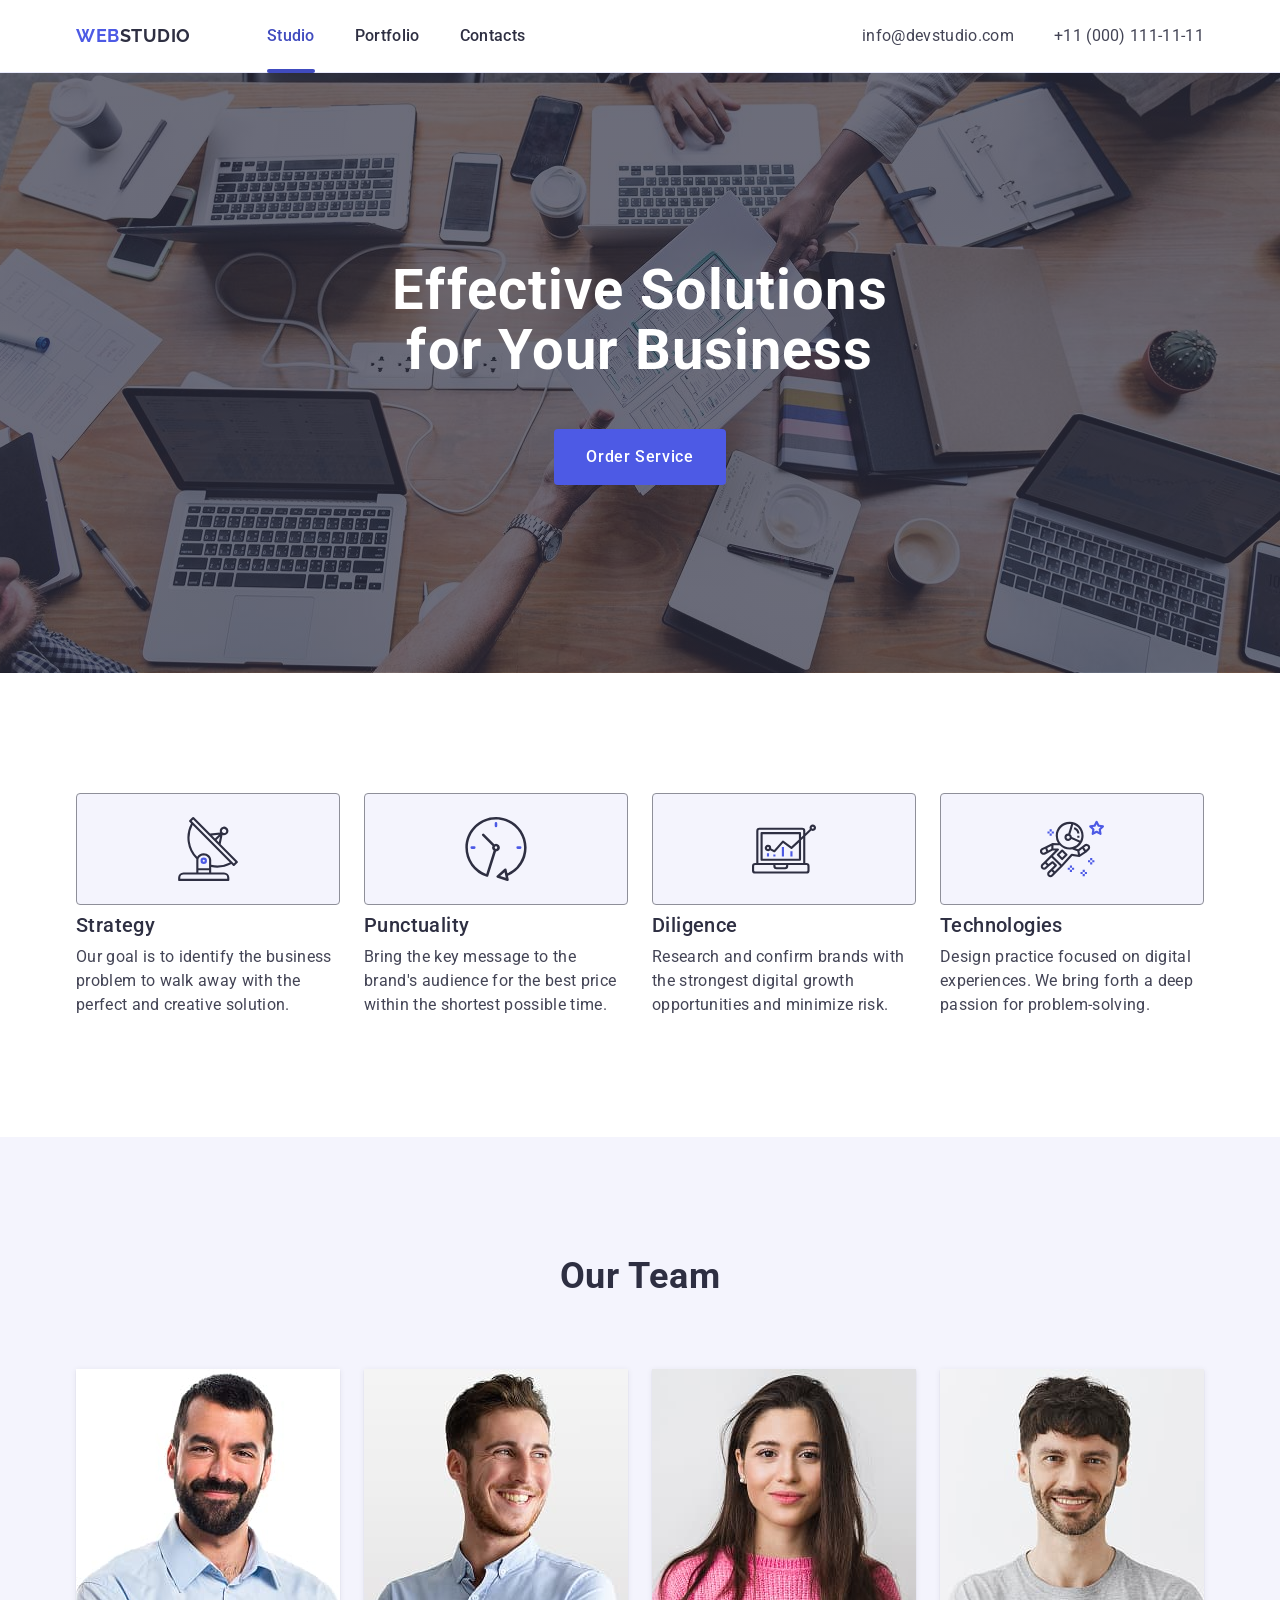
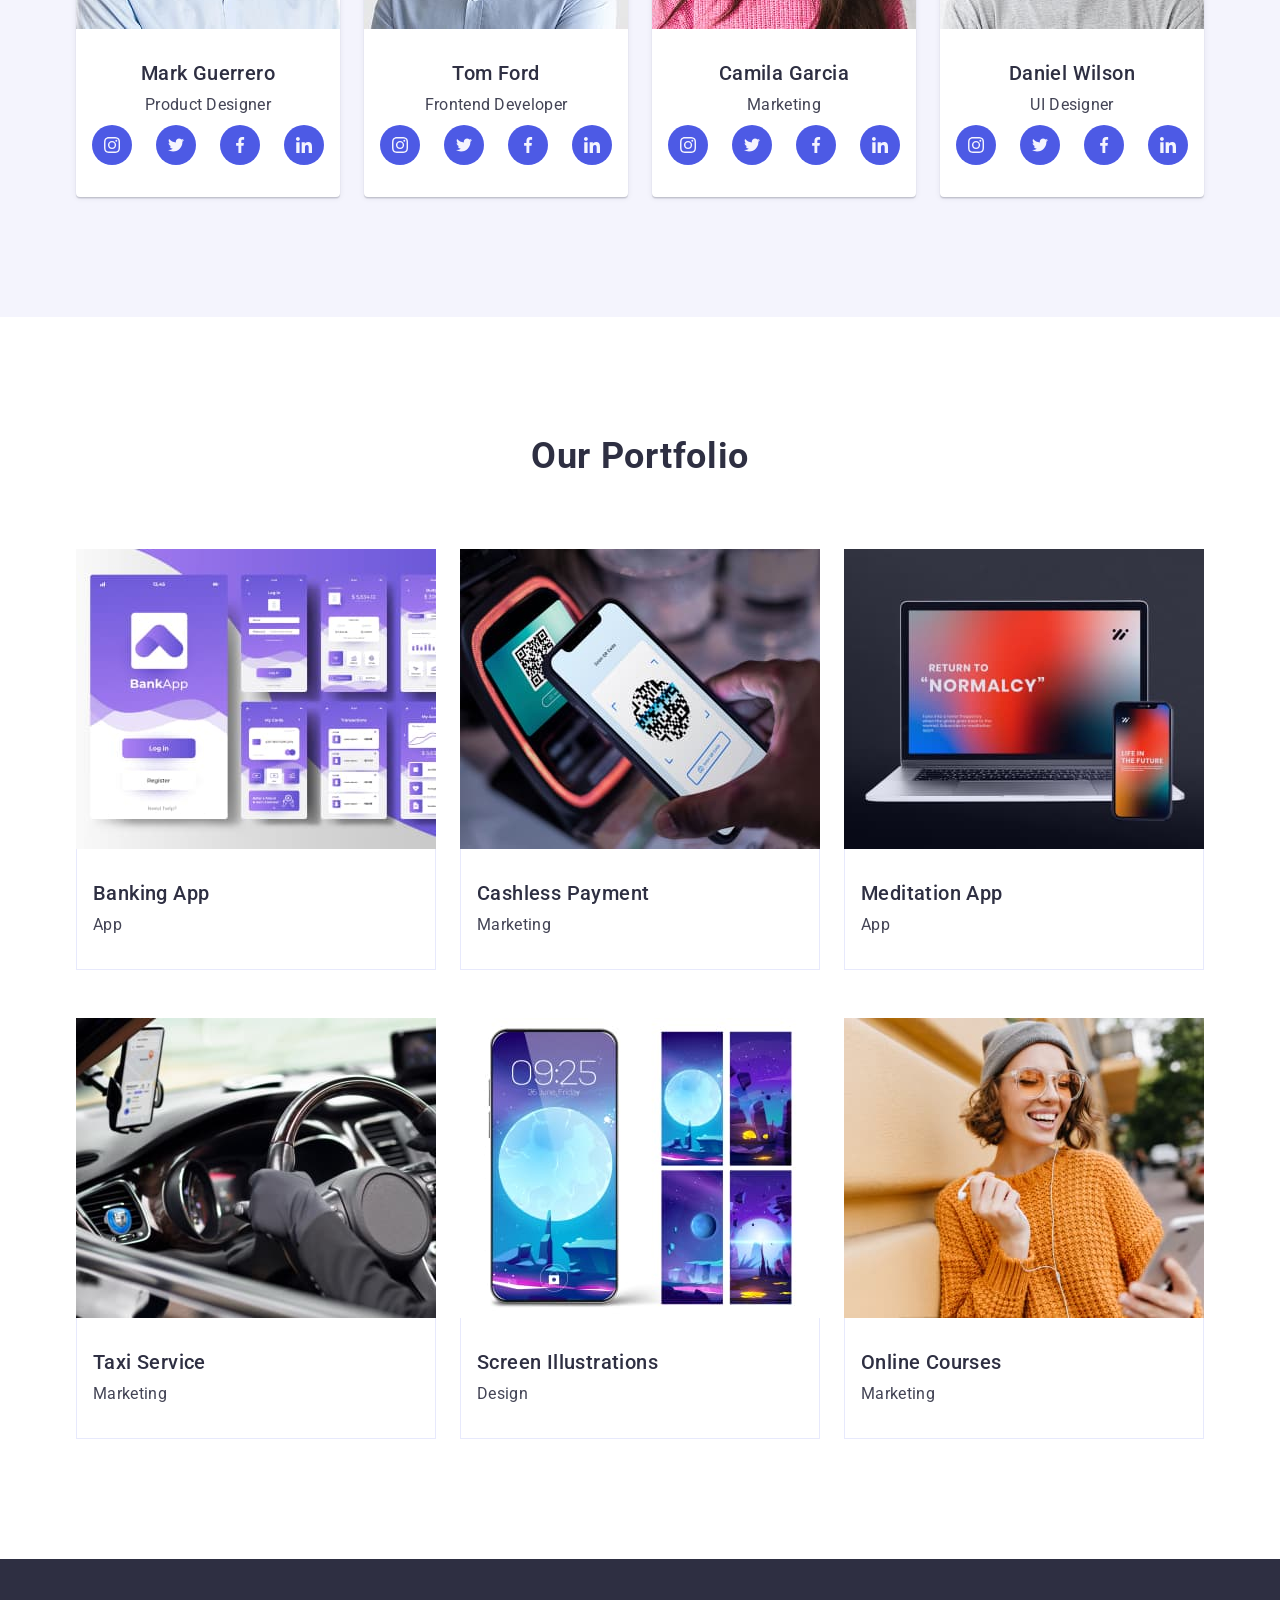
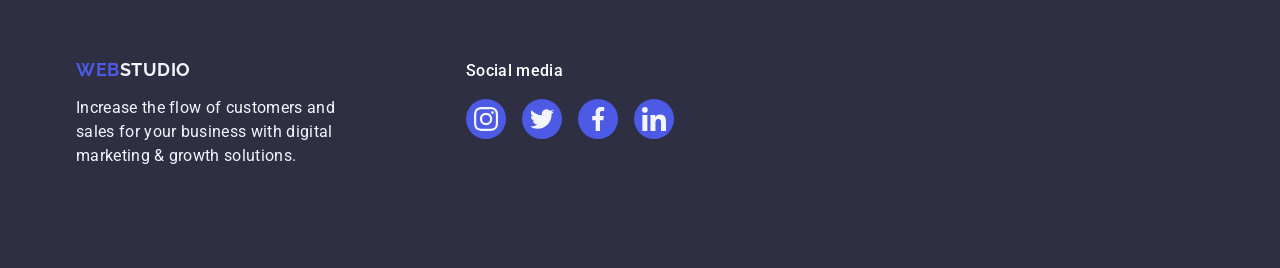
==== commit 230c6082: "Autocheck styles fixes" ====
--- a/index.html
+++ b/index.html
@@ -72,28 +72,48 @@
             <!-- This h2 heading should be hided with visually hidden for semantic -->
             <h2 class="visually-hidden">Peculiarities</h2>
             <ul class="peculiarities-list">
-              <li class="peculiarities-item icon-antenna">
+              <li class="peculiarities-item">
+                <div class="icon-wrapper">
+                  <svg class="social-icon" width="64px" height="64px">
+                    <use href="./images/icons.svg#icon-antenna"></use>
+                  </svg>
+                </div>
                 <h3 class="peculiarities-card-title">Strategy</h3>
                 <p class="peculiarities-card-text">
                   Our goal is to identify the business problem to walk away with
                   the perfect and creative solution.
                 </p>
               </li>
-              <li class="peculiarities-item icon-clock">
+              <li class="peculiarities-item">
+                <div class="icon-wrapper">
+                  <svg class="social-icon" width="64px" height="64px">
+                    <use href="./images/icons.svg#icon-clock"></use>
+                  </svg>
+                </div>
                 <h3 class="peculiarities-card-title">Punctuality</h3>
                 <p class="peculiarities-card-text">
                   Bring the key message to the brand's audience for the best
                   price within the shortest possible time.
                 </p>
               </li>
-              <li class="peculiarities-item icon-diagram">
+              <li class="peculiarities-item">
+                <div class="icon-wrapper">
+                  <svg class="social-icon" width="64px" height="64px">
+                    <use href="./images/icons.svg#icon-diagram"></use>
+                  </svg>
+                </div>
                 <h3 class="peculiarities-card-title">Diligence</h3>
                 <p class="peculiarities-card-text">
                   Research and confirm brands with the strongest digital growth
                   opportunities and minimize risk.
                 </p>
               </li>
-              <li class="peculiarities-item icon-astronaut">
+              <li class="peculiarities-item">
+                <div class="icon-wrapper">
+                  <svg class="social-icon" width="64px" height="64px">
+                    <use href="./images/icons.svg#icon-astronaut"></use>
+                  </svg>
+                </div>
                 <h3 class="peculiarities-card-title">Technologies</h3>
                 <p class="peculiarities-card-text">
                   Design practice focused on digital experiences. We bring forth
@@ -121,7 +141,7 @@
                   <p class="team-card-text">Product Designer</p>
                   <ul class="social-list">
                     <li class="social-link-item">
-                      <a href="#" class="social-link link"
+                      <a href="#" class="social-link"
                         ><svg class="social-icon" width="16px" height="16px">
                           <use
                             href="./images/icons.svg#icon-instagram"
@@ -129,7 +149,7 @@
                       ></a>
                     </li>
                     <li class="social-link-item">
-                      <a href="#" class="social-link link"
+                      <a href="#" class="social-link"
                         ><svg class="social-icon" width="16px" height="16px">
                           <use
                             href="./images/icons.svg#icon-twitter"
@@ -137,7 +157,7 @@
                       ></a>
                     </li>
                     <li class="social-link-item">
-                      <a href="#" class="social-link link"
+                      <a href="#" class="social-link"
                         ><svg class="social-icon" width="16px" height="16px">
                           <use
                             href="./images/icons.svg#icon-facebook"
@@ -145,7 +165,7 @@
                       ></a>
                     </li>
                     <li class="social-link-item">
-                      <a href="#" class="social-link link"
+                      <a href="#" class="social-link"
                         ><svg class="social-icon" width="16px" height="16px">
                           <use
                             href="./images/icons.svg#icon-linkedin"
@@ -303,130 +323,118 @@
             <h2 class="section-title">Our Portfolio</h2>
             <ul class="portfolio-list">
               <li class="portfolio-list-item">
-                <a href="" class="portfolio-link">
-                  <div class="portfolio-image-wrapper">
-                    <img
-                      src="./images/bankingApp.jpg"
-                      alt="Banking App view"
-                      width="360"
-                      height="300"
-                    />
-                    <p class="portfolio-description">
-                      14 Stylish and User-Friendly App Design Concepts · Task
-                      Manager App · Calorie Tracker App · Exotic Fruit Ecommerce
-                      App · Cloud Storage App
-                    </p>
-                  </div>
-                  <div class="portfolio-card-footer">
-                    <h3 class="card-title">Banking App</h3>
-                    <p>App</p>
-                  </div>
-                </a>
-              </li>
-              <li class="portfolio-list-item">
-                <a href="" class="portfolio-link">
-                  <div class="portfolio-image-wrapper">
-                    <img
-                      src="./images/cashless.jpg"
-                      alt="Mobile phone and terminal"
-                      width="360"
-                      height="300"
-                    />
-                    <p class="portfolio-description">
-                      14 Stylish and User-Friendly App Design Concepts · Task
-                      Manager App · Calorie Tracker App · Exotic Fruit Ecommerce
-                      App · Cloud Storage App
-                    </p>
-                  </div>
-                  <div class="portfolio-card-footer">
-                    <h3 class="card-title">Cashless Payment</h3>
-                    <p>Marketing</p>
-                  </div>
-                </a>
-              </li>
-              <li class="portfolio-list-item">
-                <a href="" class="portfolio-link">
-                  <div class="portfolio-image-wrapper">
-                    <img
-                      src="./images/meditation.jpg"
-                      alt="Laptop and mobile device with Meditation App Home page"
-                      width="360"
-                      height="300"
-                    />
-                    <p class="portfolio-description">
-                      14 Stylish and User-Friendly App Design Concepts · Task
-                      Manager App · Calorie Tracker App · Exotic Fruit Ecommerce
-                      App · Cloud Storage App
-                    </p>
-                  </div>
-                  <div class="portfolio-card-footer">
-                    <h3 class="card-title">Meditation App</h3>
-                    <p>App</p>
-                  </div>
-                </a>
-              </li>
-              <li class="portfolio-list-item">
-                <a href="" class="portfolio-link">
-                  <div class="portfolio-image-wrapper">
-                    <img
-                      src="./images/taxi.jpg"
-                      alt="Taxi driver in the car"
-                      width="360"
-                      height="300"
-                    />
-                    <p class="portfolio-description">
-                      14 Stylish and User-Friendly App Design Concepts · Task
-                      Manager App · Calorie Tracker App · Exotic Fruit Ecommerce
-                      App · Cloud Storage App
-                    </p>
-                  </div>
-                  <div class="portfolio-card-footer">
-                    <h3 class="card-title">Taxi Service</h3>
-                    <p>Marketing</p>
-                  </div>
-                </a>
-              </li>
-              <li class="portfolio-list-item">
-                <a href="" class="portfolio-link">
-                  <div class="portfolio-image-wrapper">
-                    <img
-                      src="./images/illustrations.jpg"
-                      alt="Mobile device and screen illustrations"
-                      width="360"
-                      height="300"
-                    />
-                    <p class="portfolio-description">
-                      14 Stylish and User-Friendly App Design Concepts · Task
-                      Manager App · Calorie Tracker App · Exotic Fruit Ecommerce
-                      App · Cloud Storage App
-                    </p>
-                  </div>
-                  <div class="portfolio-card-footer">
-                    <h3 class="card-title">Screen Illustrations</h3>
-                    <p>Design</p>
-                  </div>
-                </a>
-              </li>
-              <li class="portfolio-list-item">
-                <a href="" class="portfolio-link">
-                  <div class="portfolio-image-wrapper">
-                    <img
-                      src="./images/courses.jpg"
-                      alt="The girl with mobile device"
-                      width="360"
-                      height="300"
-                    />
-                    <p class="portfolio-description">
-                      14 Stylish and User-Friendly App Design Concepts · Task
-                      Manager App · Calorie Tracker App · Exotic Fruit Ecommerce
-                      App · Cloud Storage App
-                    </p>
-                  </div>
-                  <div class="portfolio-card-footer">
-                    <h3 class="card-title">Online Courses</h3>
-                    <p>Marketing</p>
-                  </div>
-                </a>
+                <div class="portfolio-image-wrapper">
+                  <img
+                    src="./images/bankingApp.jpg"
+                    alt="Banking App view"
+                    width="360"
+                    height="300"
+                  />
+                  <p class="portfolio-description">
+                    14 Stylish and User-Friendly App Design Concepts · Task
+                    Manager App · Calorie Tracker App · Exotic Fruit Ecommerce
+                    App · Cloud Storage App
+                  </p>
+                </div>
+                <div class="portfolio-card-footer">
+                  <h3 class="card-title">Banking App</h3>
+                  <p>App</p>
+                </div>
+              </li>
+              <li class="portfolio-list-item">
+                <div class="portfolio-image-wrapper">
+                  <img
+                    src="./images/cashless.jpg"
+                    alt="Mobile phone and terminal"
+                    width="360"
+                    height="300"
+                  />
+                  <p class="portfolio-description">
+                    14 Stylish and User-Friendly App Design Concepts · Task
+                    Manager App · Calorie Tracker App · Exotic Fruit Ecommerce
+                    App · Cloud Storage App
+                  </p>
+                </div>
+                <div class="portfolio-card-footer">
+                  <h3 class="card-title">Cashless Payment</h3>
+                  <p>Marketing</p>
+                </div>
+              </li>
+              <li class="portfolio-list-item">
+                <div class="portfolio-image-wrapper">
+                  <img
+                    src="./images/meditation.jpg"
+                    alt="Laptop and mobile device with Meditation App Home page"
+                    width="360"
+                    height="300"
+                  />
+                  <p class="portfolio-description">
+                    14 Stylish and User-Friendly App Design Concepts · Task
+                    Manager App · Calorie Tracker App · Exotic Fruit Ecommerce
+                    App · Cloud Storage App
+                  </p>
+                </div>
+                <div class="portfolio-card-footer">
+                  <h3 class="card-title">Meditation App</h3>
+                  <p>App</p>
+                </div>
+              </li>
+              <li class="portfolio-list-item">
+                <div class="portfolio-image-wrapper">
+                  <img
+                    src="./images/taxi.jpg"
+                    alt="Taxi driver in the car"
+                    width="360"
+                    height="300"
+                  />
+                  <p class="portfolio-description">
+                    14 Stylish and User-Friendly App Design Concepts · Task
+                    Manager App · Calorie Tracker App · Exotic Fruit Ecommerce
+                    App · Cloud Storage App
+                  </p>
+                </div>
+                <div class="portfolio-card-footer">
+                  <h3 class="card-title">Taxi Service</h3>
+                  <p>Marketing</p>
+                </div>
+              </li>
+              <li class="portfolio-list-item">
+                <div class="portfolio-image-wrapper">
+                  <img
+                    src="./images/illustrations.jpg"
+                    alt="Mobile device and screen illustrations"
+                    width="360"
+                    height="300"
+                  />
+                  <p class="portfolio-description">
+                    14 Stylish and User-Friendly App Design Concepts · Task
+                    Manager App · Calorie Tracker App · Exotic Fruit Ecommerce
+                    App · Cloud Storage App
+                  </p>
+                </div>
+                <div class="portfolio-card-footer">
+                  <h3 class="card-title">Screen Illustrations</h3>
+                  <p>Design</p>
+                </div>
+              </li>
+              <li class="portfolio-list-item">
+                <div class="portfolio-image-wrapper">
+                  <img
+                    src="./images/courses.jpg"
+                    alt="The girl with mobile device"
+                    width="360"
+                    height="300"
+                  />
+                  <p class="portfolio-description">
+                    14 Stylish and User-Friendly App Design Concepts · Task
+                    Manager App · Calorie Tracker App · Exotic Fruit Ecommerce
+                    App · Cloud Storage App
+                  </p>
+                </div>
+                <div class="portfolio-card-footer">
+                  <h3 class="card-title">Online Courses</h3>
+                  <p>Marketing</p>
+                </div>
               </li>
             </ul>
           </div>
--- a/css/styles.css
+++ b/css/styles.css
@@ -125,6 +125,8 @@
 
 .header {
   border-bottom: 1px solid var(--cornflower-color);
+  box-shadow: 0 2px 1px 0 rgba(46, 47, 66, 0.08),
+    0 1px 1px 0 rgba(46, 47, 66, 0.16), 0 1px 6px 0 rgba(46, 47, 66, 0.08);
 }
 
 .header-container {
@@ -187,8 +189,7 @@
   display: block;
   position: absolute;
   bottom: -1px;
-  left: 50%;
-  transform: translateX(-50%);
+  left: 0;
   width: 100%;
   height: 4px;
   border-radius: 2px;
@@ -219,14 +220,15 @@
   background-color: var(--navy-blue-color);
   padding: 188px 0;
   background-image: linear-gradient(
-      to right,
       rgba(46, 47, 66, 0.7),
       rgba(46, 47, 66, 0.7)
     ),
     url(../images/people-office.jpg);
   background-repeat: no-repeat;
   background-position: center;
-  max-width: 1440рх;
+  background-size: cover;
+  max-width: 1440px;
+  margin: 0 auto;
 }
 
 .hero-title {
@@ -282,40 +284,15 @@
   width: calc((100% - 3 * 24px) / 4);
 }
 
-.peculiarities-item::before {
-  content: "";
-  display: block;
+.icon-wrapper {
   height: 112px;
   background-color: var(--cloud-color);
-  background-repeat: no-repeat;
-  background-position: center;
   border-radius: 4px;
   border: 1px solid var(--light-slate-color);
   margin-bottom: 8px;
-}
-
-.icon-antenna::before {
-  content: "";
-  background-image: url(../images/antenna.svg);
-  background-size: 64px 64px;
-}
-
-.icon-clock::before {
-  content: "";
-  background-image: url(../images/clock.svg);
-  background-size: 64px 64px;
-}
-
-.icon-diagram::before {
-  content: "";
-  background-image: url(../images/diagram.svg);
-  background-size: 64px 64px;
-}
-
-.icon-astronaut::before {
-  content: "";
-  background-image: url(../images/astronaut.svg);
-  background-size: 64px 64px;
+  display: flex;
+  align-items: center;
+  justify-content: center;
 }
 
 .peculiarities-card-text {
@@ -343,7 +320,7 @@
 }
 
 .team-card-footer {
-  padding: 32px 16px;
+  padding: 32px 0;
 }
 
 .team-list-item h3 {
@@ -365,7 +342,7 @@
 }
 
 .social-link {
-  display: inline-flex;
+  display: flex;
   justify-content: center;
   align-items: center;
   color: var(--cloud-color);
@@ -373,18 +350,16 @@
   width: 40px;
   height: 40px;
   border-radius: 50%;
-  transition: background-color 250ms cubic-bezier(0.4, 0, 0.2, 1),
-    color 250ms cubic-bezier(0.4, 0, 0.2, 1);
+  transition: background-color 250ms cubic-bezier(0.4, 0, 0.2, 1);
+}
+
+.social-link:hover,
+.social-link:focus {
+  background-color: var(--ocean-color);
 }
 
 .social-icon {
   fill: currentColor;
-}
-
-.social-link:hover,
-.social-link:focus {
-  color: #ffffff;
-  background-color: var(--green-color);
 }
 
 /* Portfolio section */
@@ -398,10 +373,6 @@
 
 .portfolio-list-item {
   width: calc((100% - 2 * 24px) / 3);
-}
-
-.portfolio-link {
-  display: block;
   transition: box-shadow 250ms cubic-bezier(0.4, 0, 0.2, 1);
 }
 
@@ -410,18 +381,24 @@
   overflow: hidden;
 }
 
+.portfolio-list-item:hover,
+.portfolio-list-item:focus {
+  box-shadow: 0 1px 6px 0 rgba(46, 47, 66, 0.08),
+    0 1px 1px 0 rgba(46, 47, 66, 0.16), 0 2px 1px 0 rgba(46, 47, 66, 0.08);
+}
+
 .portfolio-description {
   position: absolute;
-  bottom: 0;
+  top: 0;
   left: 0;
-  width: 101%;
-  height: 101%;
+  width: 100%;
+  height: 100%;
   padding: 40px 32px;
 
   color: var(--cloud-color);
   background-color: var(--iris-color);
 
-  transform: translateY(101%);
+  transform: translateY(100%);
   transition: transform 250ms cubic-bezier(0.4, 0, 0.2, 1),
     opacity 250ms cubic-bezier(0.4, 0, 0.2, 1);
 }
@@ -433,14 +410,8 @@
   border-left: 1px solid var(--cornflower-color);
 }
 
-.portfolio-link:hover,
-.portfolio-link:focus {
-  box-shadow: 0 1px 6px 0 rgba(46, 47, 66, 0.08),
-    0 1px 1px 0 rgba(46, 47, 66, 0.16), 0 2px 1px 0 rgba(46, 47, 66, 0.08);
-}
-
-.portfolio-link:hover .portfolio-description,
-.portfolio-link:focus .portfolio-description {
+.portfolio-list-item:hover .portfolio-description,
+.portfolio-list-item:focus .portfolio-description {
   transform: translateY(0);
 }
 
@@ -453,6 +424,7 @@
 
 .footer-container {
   display: flex;
+  align-items: baseline;
 }
 
 .first-block-wrapper {
